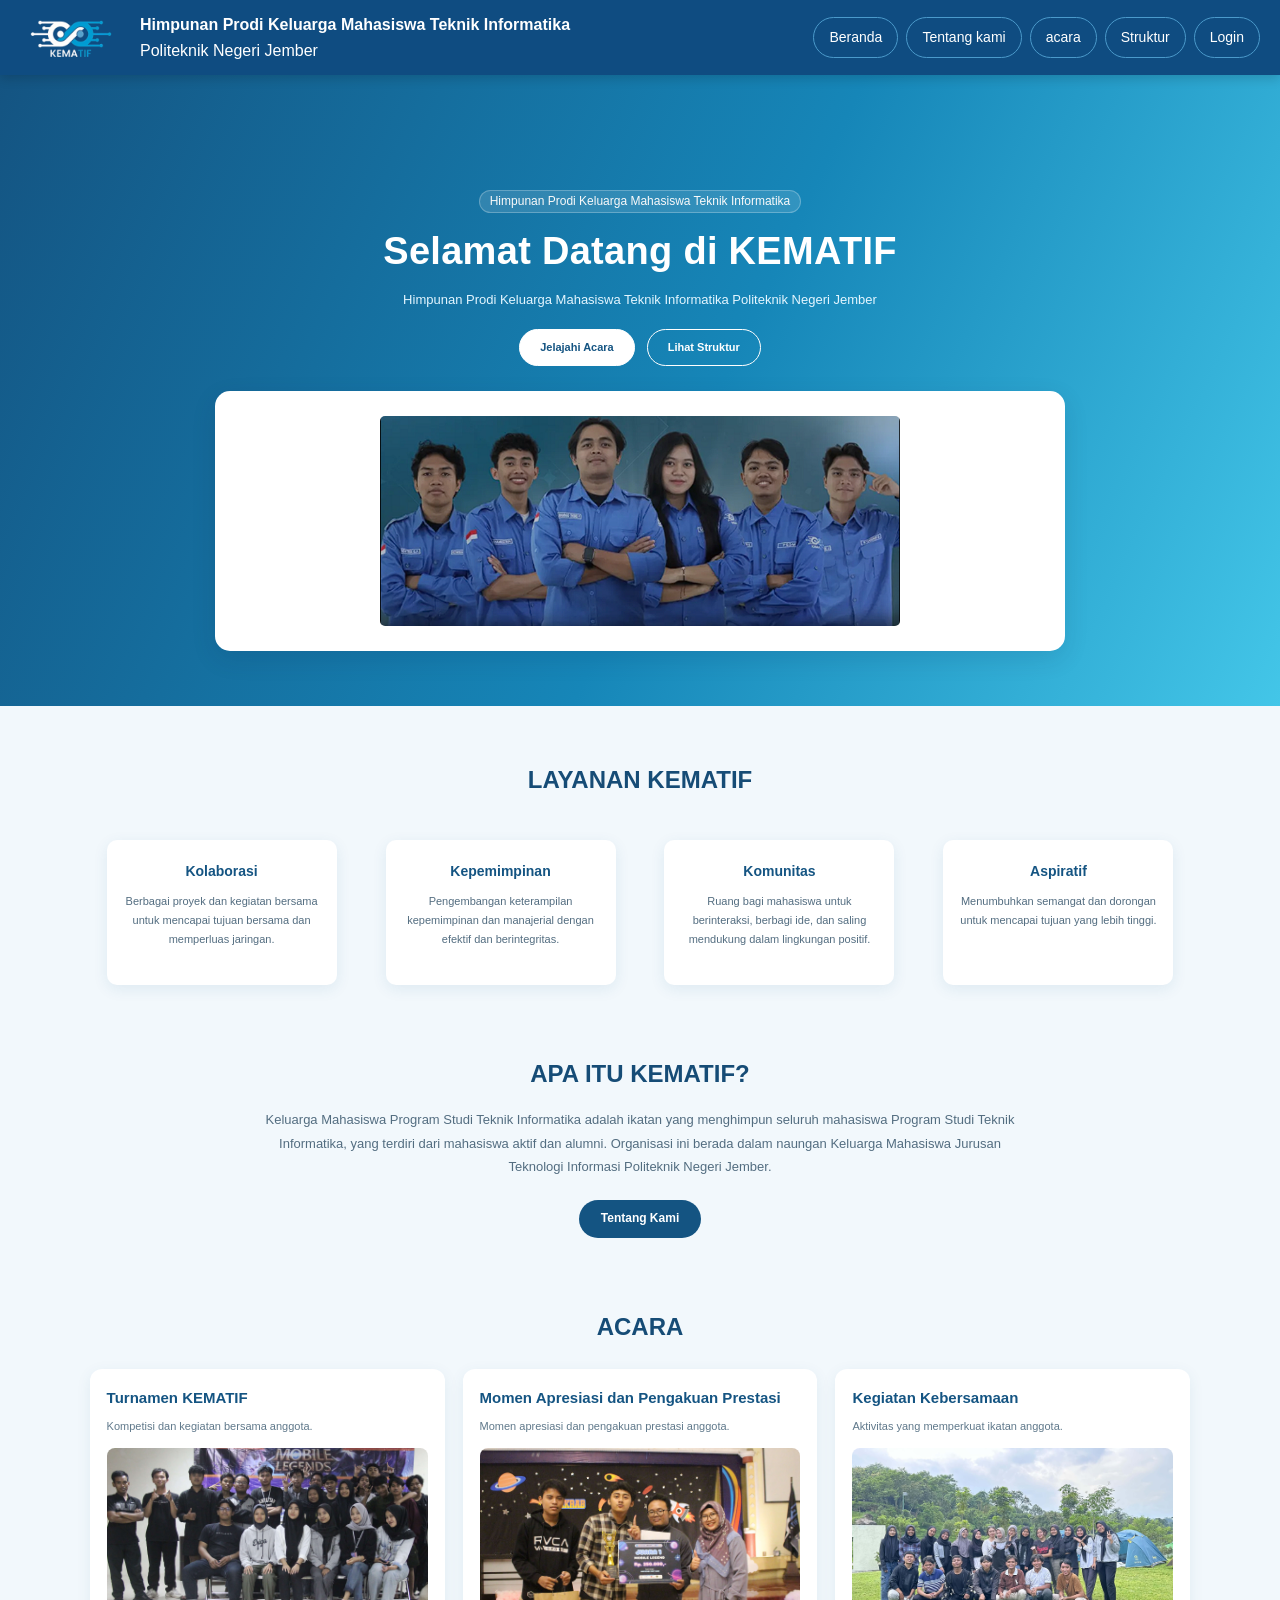
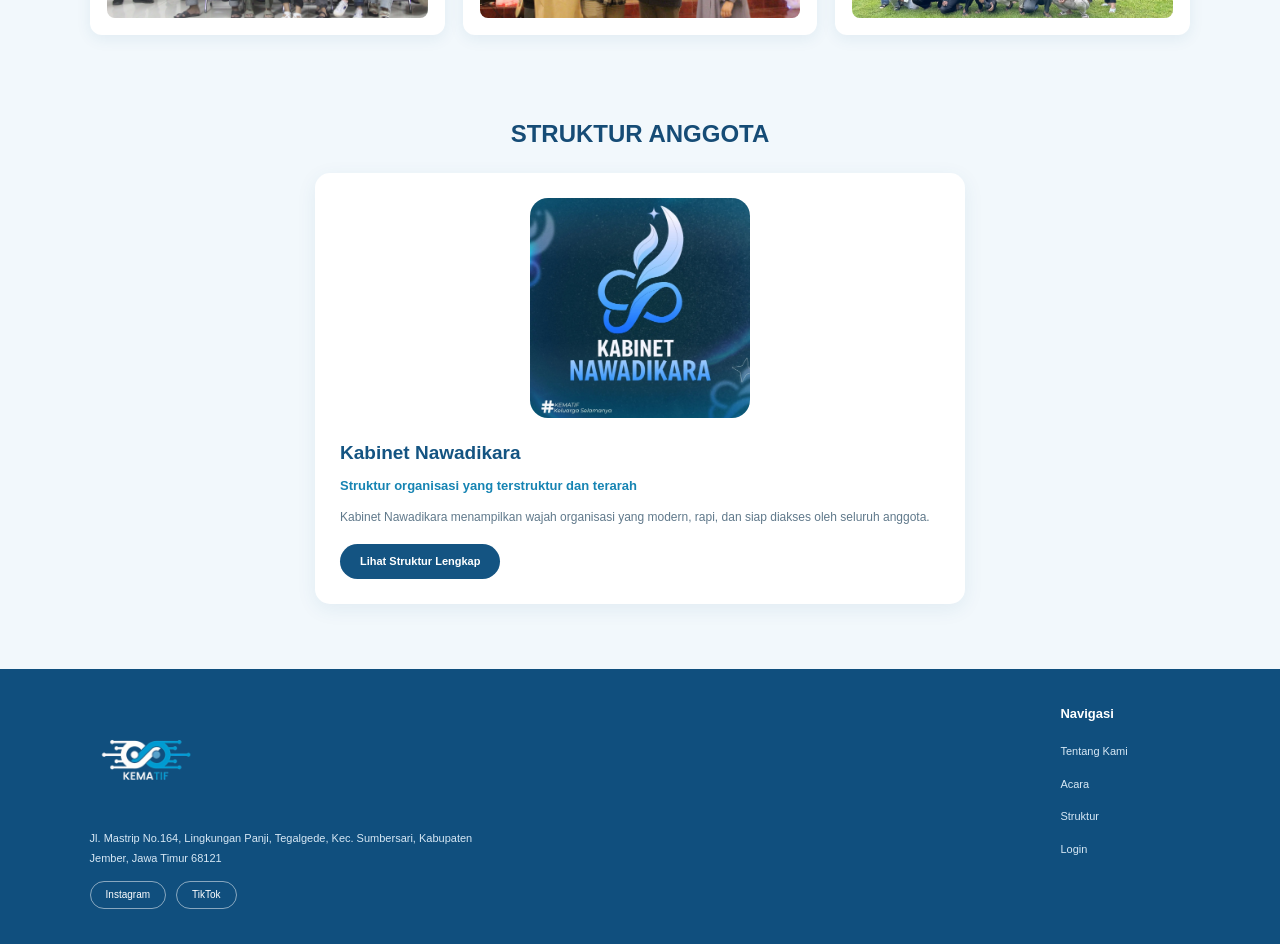
==== index.html @ dd812d5b "Mengganti seluruh isi repository dengan file baru" ====
<!doctype html>
<html lang="id">
  <head>
    <meta charset="UTF-8" />
    <meta name="viewport" content="width=device-width, initial-scale=1.0" />
    <title>Company Profile KEMATIF</title>
    <link rel="stylesheet" href="css/beranda.css" />
  </head>
  <body>
    <header>
      <img src="assets/logo-kematif.png" alt="Logo KEMATIF" />
      <div class="judul">
        <h4>Himpunan Prodi Keluarga Mahasiswa Teknik Informatika</h4>
        <p>Politeknik Negeri Jember</p>
      </div>
      <nav>
        <ul>
          <li><a href="#beranda">Beranda</a></li>
          <li><a href="#tentang-kami">Tentang kami</a></li>
          <li><a href="#acara">acara</a></li>
          <li><a href="#struktur">Struktur</a></li>
          <li><a href="login.html">Login</a></li>
        </ul>
      </nav>
    </header>

    <main>
      <section id="beranda">
        <h2>Himpunan Prodi Keluarga Mahasiswa Teknik Informatika</h2>
        <h1>Selamat Datang di KEMATIF</h1>
        <p>
          Himpunan Prodi Keluarga Mahasiswa Teknik Informatika Politeknik Negeri
          Jember
        </p>

        <div>
          <a href="#acara">Jelajahi Acara</a>
          <a href="struktur.html">Lihat Struktur</a>
        </div>

        <div>
          <img src="assets/beranda/hero.png" alt="Foto Anggota KEMATIF" />
        </div>
      </section>

      <section>
        <h2>LAYANAN KEMATIF</h2>

        <article>
          <h3>Kolaborasi</h3>
          <p>
            Berbagai proyek dan kegiatan bersama untuk mencapai tujuan bersama
            dan memperluas jaringan.
          </p>
        </article>

        <article>
          <h3>Kepemimpinan</h3>
          <p>
            Pengembangan keterampilan kepemimpinan dan manajerial dengan efektif
            dan berintegritas.
          </p>
        </article>

        <article>
          <h3>Komunitas</h3>
          <p>
            Ruang bagi mahasiswa untuk berinteraksi, berbagi ide, dan saling
            mendukung dalam lingkungan positif.
          </p>
        </article>

        <article>
          <h3>Aspiratif</h3>
          <p>
            Menumbuhkan semangat dan dorongan untuk mencapai tujuan yang lebih
            tinggi.
          </p>
        </article>
      </section>

      <section id="tentang-kami">
        <h2>APA ITU KEMATIF?</h2>
        <p>
          Keluarga Mahasiswa Program Studi Teknik Informatika adalah ikatan yang
          menghimpun seluruh mahasiswa Program Studi Teknik Informatika, yang
          terdiri dari mahasiswa aktif dan alumni. Organisasi ini berada dalam
          naungan Keluarga Mahasiswa Jurusan Teknologi Informasi Politeknik
          Negeri Jember.
        </p>

        <a href="#tentang-kami">Tentang Kami</a>
      </section>

      <section id="acara">
        <h2>ACARA</h2>

        <article>
          <h3>Turnamen KEMATIF</h3>
          <p>Kompetisi dan kegiatan bersama anggota.</p>
          <img src="assets/acara/acara-1.png" alt="Turnamen KEMATIF" />
        </article>

        <article>
          <h3>Momen Apresiasi dan Pengakuan Prestasi</h3>
          <p>Momen apresiasi dan pengakuan prestasi anggota.</p>
          <img src="assets/acara/acara-2.png" alt="Apresiasi Anggota" />
        </article>

        <article>
          <h3>Kegiatan Kebersamaan</h3>
          <p>Aktivitas yang memperkuat ikatan anggota.</p>
          <img src="assets/acara/acara-3.png" alt="Kegiatan Kebersamaan" />
        </article>
      </section>

      <section id="struktur">
        <h2>STRUKTUR ANGGOTA</h2>

        <article>
          <img src="assets/divisi/kabinet.jpeg" alt="Kabinet Nawadikara" />
          <h3>Kabinet Nawadikara</h3>
          <h4>Struktur organisasi yang terstruktur dan terarah</h4>
          <p>
            Kabinet Nawadikara menampilkan wajah organisasi yang modern, rapi,
            dan siap diakses oleh seluruh anggota.
          </p>
          <a href="struktur.html">Lihat Struktur Lengkap</a>
        </article>
      </section>
    </main>

    <footer>
      <div>
        <img
          src="assets/logo-kematif.png"
          alt="Logo KEMATIF"
          width="100"
        />

        <p>
          Jl. Mastrip No.164, Lingkungan Panji, Tegalgede, Kec. Sumbersari,
          Kabupaten Jember, Jawa Timur 68121
        </p>

        <div>
          <a href="https://www.instagram.com/kematif_polije/" target="_blank"
            >Instagram</a
          >
          <a href="https://www.tiktok.com/@kematif_polije" target="_blank"
            >TikTok</a
          >
        </div>
      </div>

      <div>
        <h3>Navigasi</h3>
        <ul>
          <li><a href="#tentang-kami">Tentang Kami</a></li>
          <li><a href="#acara">Acara</a></li>
          <li><a href="struktur.html">Struktur</a></li>
          <li><a href="login.html">Login</a></li>
        </ul>
      </div>
    </footer>

    <script>
      const header = document.querySelector("header");
      const tinggiHeader = header.offsetHeight; // Mengukur tinggi asli header secara otomatis

      window.addEventListener("scroll", () => {
        const posisiScroll = window.scrollY;

        if (posisiScroll <= tinggiHeader) {
          // Tahap 1: Saat scroll belum melewati tinggi header,
          // header ikut terdorong ke atas seiring jarak scroll
          header.style.transition = "none";
          header.style.transform = `translateY(-${posisiScroll}px)`;
          header.classList.remove("muncul");
        } else {
          // Tahap 2: Setelah header habis ter-scroll,
          // munculkan kembali ke posisi atas (0) dengan animasi halus
          header.style.transition =
            "transform 0.35s ease, box-shadow 0.35s ease";
          header.style.transform = "translateY(0)";
          header.classList.add("muncul");
        }
      });
    </script>
  </body>
</html>
---- css/beranda.css ----
* {
  margin: 0;
  padding: 0;
  box-sizing: border-box;
}

html {
  scroll-behavior: smooth;
  scroll-padding-top: 80px;
}

body {
  width: 100%;
  min-height: 100vh;
  font-family: Arial, Helvetica, sans-serif;
  background-color: #f2f8fc;
  color: #164c76;
  overflow-x: hidden;
  line-height: 1.6;
}

a {
  text-decoration: none;
  color: inherit;
  transition: all 0.3s ease;
}

img {
  max-width: 100%;
  display: block;
  object-fit: cover;
}

button,
a {
  -webkit-tap-highlight-color: transparent;
}

header {
  position: sticky;
  top: 0;
  z-index: 1000;
  box-shadow: 0 4px 10px rgba(0, 0, 0, 0.15);
  background-color: #0f4c81;
  display: flex;
  align-items: center;
  gap: 20px;
  height: 75px;
  padding: 20px;
}

header img {
  width: 100px;
  height: auto;
}

.judul {
  color: white;
}

.judul h4 {
  margin: 0;
}

.judul p {
  margin-top: 0;
}

nav {
  margin-left: auto;
}
nav ul {
  display: flex;
  align-items: center;
  gap: 8px;
  list-style: none;
  margin: 0;
  padding: 0;
}

nav ul li a {
  display: block;
  text-decoration: none;
  color: white;
  border: 1px solid #4b9acb;
  border-radius: 25px;
  padding: 8px 15px;
  font-size: 14px;
  transition: 0.3s;
}

nav ul li a:hover {
  background-color: white;
  color: #154f80;
}

main {
  width: 100%;
}

main section {
  width: 100%;
  padding: 65px 7%;
  text-align: center;
}

main > section:first-child {
  min-height: 510px;
  padding: 115px 7% 55px;

  display: flex;
  flex-direction: column;
  align-items: center;
  justify-content: center;

  background: linear-gradient(115deg, #145482 0%, #1686b8 55%, #43c6e8 100%);

  color: white;
}

/* Judul kecil */

main > section:first-child h2 {
  font-size: 12px;
  font-weight: 500;
  margin-bottom: 8px;
  color: #fafafa;
  background-color: rgba(255, 255, 255, 0.12);
  border: 1px solid rgba(255, 255, 255, 0.25);
  border-radius: 25px;
  padding: 1px 10px;
}

/* Judul utama */

main > section:first-child h1 {
  font-size: clamp(25px, 3vw, 38px);
  font-weight: 700;
  margin-bottom: 8px;
  letter-spacing: 0.3px;
}

/* Deskripsi hero */

main > section:first-child p {
  font-size: 13px;
  color: #e4f6ff;
  margin-bottom: 18px;
}

/* Tombol hero */

main > section:first-child > div:first-of-type {
  display: flex;
  align-items: center;
  justify-content: center;
  gap: 12px;
  margin-bottom: 25px;
}

main > section:first-child > div:first-of-type a {
  padding: 9px 20px;
  border-radius: 25px;
  background-color: white;
  color: #145482;
  font-size: 11px;
  font-weight: bold;
  border: 1px solid white;
}

main > section:first-child > div:first-of-type a:hover {
  background-color: #d9f3ff;
  transform: translateY(-3px);
  padding: 8px 28px;
}

main > section:first-child > div:first-of-type a:last-child {
  background-color: transparent;
  color: white;
}

main > section:first-child > div:first-of-type a:last-child:hover {
  background-color: white;
  color: #145482;
}

/* Kartu foto anggota */

main > section:first-child > div:last-of-type {
  width: 100%;
  max-width: 850px;
  min-height: 220px;

  padding: 25px;

  background-color: white;
  border-radius: 15px;

  display: flex;
  justify-content: center;
  align-items: center;

  box-shadow: 0 8px 25px rgba(0, 35, 70, 0.12);
}

main > section:first-child > div:last-of-type img {
  width: 65%;
  max-height: 210px;
  object-fit: cover;
  border-radius: 5px;
}

/* =========================================
   LAYANAN KEMATIF
========================================= */

main > section:nth-child(2) {
  padding-top: 55px;
  padding-bottom: 45px;
  background-color: #f2f8fc;
}

main > section:nth-child(2) h2 {
  margin-bottom: 25px;
}

main > section:nth-child(2) {
  display: grid;
  grid-template-columns: repeat(4, minmax(0, 1fr));
  justify-items: center;
  gap: 15px;
}

main > section:nth-child(2) h2 {
  grid-column: 1 / -1;
  width: 100%;
}

main > section:nth-child(2) article {
  width: 100%;
  max-width: 230px;
  min-height: 145px;
  padding: 20px 15px;

  background-color: white;
  border-radius: 10px;

  box-shadow: 0 4px 15px rgba(20, 84, 130, 0.09);

  transition: all 0.3s ease;
}

main > section:nth-child(2) article:hover {
  transform: translateY(-6px);
  box-shadow: 0 10px 22px rgba(20, 84, 130, 0.15);
}

main > section:nth-child(2) article h3 {
  font-size: 14px;
  color: #145482;
  margin-bottom: 10px;
}

main > section:nth-child(2) article p {
  font-size: 11px;
  line-height: 1.7;
  color: #536d80;
}

/* =========================================
   APA ITU KEMATIF
========================================= */

main > section:nth-child(3) {
  padding-top: 25px;
  padding-bottom: 45px;
  background-color: #f2f8fc;
}

main > section:nth-child(3) h2 {
  margin-bottom: 15px;
}

main > section:nth-child(3) p {
  max-width: 750px;
  margin: 0 auto 22px;

  font-size: 13px;
  line-height: 1.8;
  color: #536d80;
}

main > section:nth-child(3) > a {
  display: inline-block;
  padding: 9px 22px;

  background-color: #145482;
  color: white;

  border-radius: 25px;
  font-size: 12px;
  font-weight: bold;
}

main > section:nth-child(3) > a:hover {
  background-color: #2087b9;
  transform: translateY(-3px);
  padding: 5px 10px;
  transform: translateY(3px);
}

/* =========================================
   ACARA KEMATIF
========================================= */

main > section:nth-child(4) {
  padding-top: 25px;
  padding-bottom: 55px;
  background-color: #f2f8fc;

  display: grid;
  grid-template-columns: repeat(3, minmax(0, 1fr));
  gap: 18px;
}

main > section:nth-child(4) h2 {
  grid-column: 1 / -1;
  margin-bottom: 5px;
}

main > section:nth-child(4) article {
  width: 100%;
  min-width: 0;
  padding: 17px;

  background-color: white;
  border-radius: 12px;

  text-align: left;

  box-shadow: 0 4px 15px rgba(20, 84, 130, 0.08);
  transition: all 0.3s ease;
}

main > section:nth-child(4) article:hover {
  transform: translateY(-5px);
  box-shadow: 0 10px 22px rgba(20, 84, 130, 0.15);
}

main > section:nth-child(4) article h3 {
  color: #145482;
  font-size: 15px;
  margin-bottom: 8px;
}

main > section:nth-child(4) article p {
  color: #60798b;
  font-size: 11px;
  margin-bottom: 12px;
}

main > section:nth-child(4) article img {
  width: 100%;
  height: 170px;
  object-fit: cover;
  border-radius: 8px;
}

/* =========================================
   STRUKTUR ANGGOTA
========================================= */

main > section:nth-child(5) {
  padding-top: 25px;
  padding-bottom: 65px;
  background-color: #f2f8fc;
}

main > section:nth-child(5) h2 {
  margin-bottom: 20px;
}

main > section:nth-child(5) article {
  width: 100%;
  max-width: 650px;
  margin: 0 auto;

  padding: 25px;

  background-color: white;
  border-radius: 15px;

  text-align: left;

  box-shadow: 0 5px 20px rgba(20, 84, 130, 0.08);
  transition: all 0.3s ease;
}

main > section:nth-child(5) article:hover {
  box-shadow: 0 10px 25px rgba(20, 84, 130, 0.14);
}

main > section:nth-child(5) article img {
  width: 220px;
  height: 220px;
  margin: 0 auto 20px;

  object-fit: cover;
  border-radius: 18px;
}

main > section:nth-child(5) article h3 {
  font-size: 19px;
  color: #145482;
  margin-bottom: 8px;
}

main > section:nth-child(5) article h4 {
  font-size: 13px;
  color: #1684b3;
  margin-bottom: 10px;
}

main > section:nth-child(5) article p {
  color: #60798b;
  font-size: 12px;
  line-height: 1.8;
  margin-bottom: 15px;
}

main > section:nth-child(5) article a {
  display: inline-block;
  padding: 9px 20px;

  background-color: #145482;
  color: white;

  font-size: 11px;
  font-weight: bold;

  border-radius: 25px;
}

main > section:nth-child(5) article a:hover {
  background-color: #2087b9;
  padding: 12px 25px;
  transform: translate(-5px);
}

/* =========================================
   FOOTER
========================================= */

footer {
  width: 100%;
  min-height: 200px;

  padding: 35px 7%;

  background-color: #104f7e;
  color: white;

  display: flex;
  justify-content: space-between;
  align-items: flex-start;
  gap: 40px;
}

footer > div:first-child {
  width: 65%;
}

footer > div:first-child img {
  width: 110px;
  height: auto;
  object-fit: contain;
  margin-bottom: 15px;
}

footer > div:first-child p {
  max-width: 420px;
  font-size: 11px;
  line-height: 1.8;
  color: #d7e8f5;
  margin-bottom: 12px;
}

footer > div:first-child > div {
  display: flex;
  gap: 10px;
}

footer > div:first-child > div a {
  padding: 5px 15px;
  border: 1px solid rgba(255, 255, 255, 0.5);
  border-radius: 20px;
  font-size: 10px;
}

footer > div:first-child > div a:hover {
  background-color: white;
  color: #104f7e;
  padding: 5px 25px;
  transform: translate(-5px);
}

footer > div:last-child {
  min-width: 130px;
}

footer > div:last-child h3 {
  font-size: 13px;
  margin-bottom: 12px;
}

footer ul {
  list-style: none;
}

footer ul li {
  margin-bottom: 7px;
}

footer ul li a {
  color: #d7e8f5;
  font-size: 11px;
}

footer ul li a:hover {
  color: white;
  padding-left: 5px;
}

/* =========================================
   RESPONSIVE TABLET
========================================= */

@media screen and (max-width: 900px) {
  header {
    padding: 10px 3%;
  }

  header > div img {
    width: 65px;
  }

  header nav {
    gap: 3px;
  }

  header nav a {
    padding: 7px 9px;
    font-size: 10px;
  }

  main > section:nth-child(2) {
    grid-template-columns: repeat(2, minmax(0, 1fr));
  }

  main > section:nth-child(4) {
    grid-template-columns: repeat(2, minmax(0, 1fr));
  }

  main > section:nth-child(4) article:last-child {
    grid-column: 1 / -1;
    max-width: 450px;
    justify-self: center;
  }
}

/* =========================================
   RESPONSIVE SMARTPHONE
========================================= */

@media screen and (max-width: 600px) {
  header {
    position: absolute;
    flex-direction: column;
    gap: 10px;
    padding: 12px 15px;
  }

  header > div {
    width: 100%;
    justify-content: center;
  }

  header > div img {
    width: 55px;
  }

  header > div h5 {
    font-size: 10px;
  }

  header > div p {
    font-size: 9px;
  }

  header nav {
    width: 100%;
    justify-content: center;
    flex-wrap: wrap;
    gap: 4px;
  }

  header nav a {
    font-size: 10px;
    padding: 7px 10px;
  }

  main > section:first-child {
    min-height: 0;
    padding: 180px 18px 40px;
  }

  main > section:first-child h1 {
    font-size: 25px;
  }

  main > section:first-child h2 {
    font-size: 10px;
  }

  main > section:first-child p {
    font-size: 11px;
  }

  main > section:first-child > div:first-of-type {
    flex-wrap: wrap;
    margin-bottom: 22px;
  }

  main > section:first-child > div:last-of-type {
    min-height: 150px;
    padding: 15px;
    border-radius: 12px;
  }

  main > section:first-child > div:last-of-type img {
    width: 100%;
    max-height: 180px;
  }

  main section h2 {
    font-size: 17px;
  }

  main > section:nth-child(2) {
    padding: 40px 18px;
    grid-template-columns: repeat(2, minmax(0, 1fr));
    gap: 12px;
  }

  main > section:nth-child(2) article {
    padding: 15px 10px;
    min-height: 135px;
  }

  main > section:nth-child(2) article h3 {
    font-size: 12px;
  }

  main > section:nth-child(2) article p {
    font-size: 10px;
  }

  main > section:nth-child(3) {
    padding: 30px 22px;
  }

  main > section:nth-child(3) p {
    font-size: 11px;
  }

  main > section:nth-child(4) {
    padding: 35px 18px;
    grid-template-columns: 1fr;
    gap: 15px;
  }

  main > section:nth-child(4) article:last-child {
    grid-column: auto;
    max-width: none;
  }

  main > section:nth-child(4) article img {
    height: 200px;
  }

  main > section:nth-child(5) {
    padding: 35px 18px 45px;
  }

  main > section:nth-child(5) article {
    padding: 18px;
  }

  main > section:nth-child(5) article img {
    width: 190px;
    height: 190px;
  }

  main > section:nth-child(5) article h3 {
    font-size: 16px;
  }

  footer {
    padding: 30px 22px;
    flex-direction: column;
    gap: 25px;
  }

  footer > div:first-child {
    width: 100%;
  }

  footer > div:last-child {
    width: 100%;
  }
}

/* =========================================
   SMARTPHONE KECIL
========================================= */

@media screen and (max-width: 380px) {
  header nav a {
    font-size: 9px;
    padding: 6px 8px;
  }

  main > section:first-child h1 {
    font-size: 22px;
  }

  main > section:nth-child(2) {
    grid-template-columns: 1fr;
  }

  main > section:nth-child(2) article {
    max-width: 280px;
  }
}

/* =========================================
   Untuk mengatur semua animasi dan transisi
========================================= */

@media (prefers-reduced-motion: reduce) {
  html {
    scroll-behavior: auto;
  }

  *,
  *::before,
  *::after {
    transition-duration: 0.01ms !important;
    animation-duration: 0.01ms !important;
  }
}
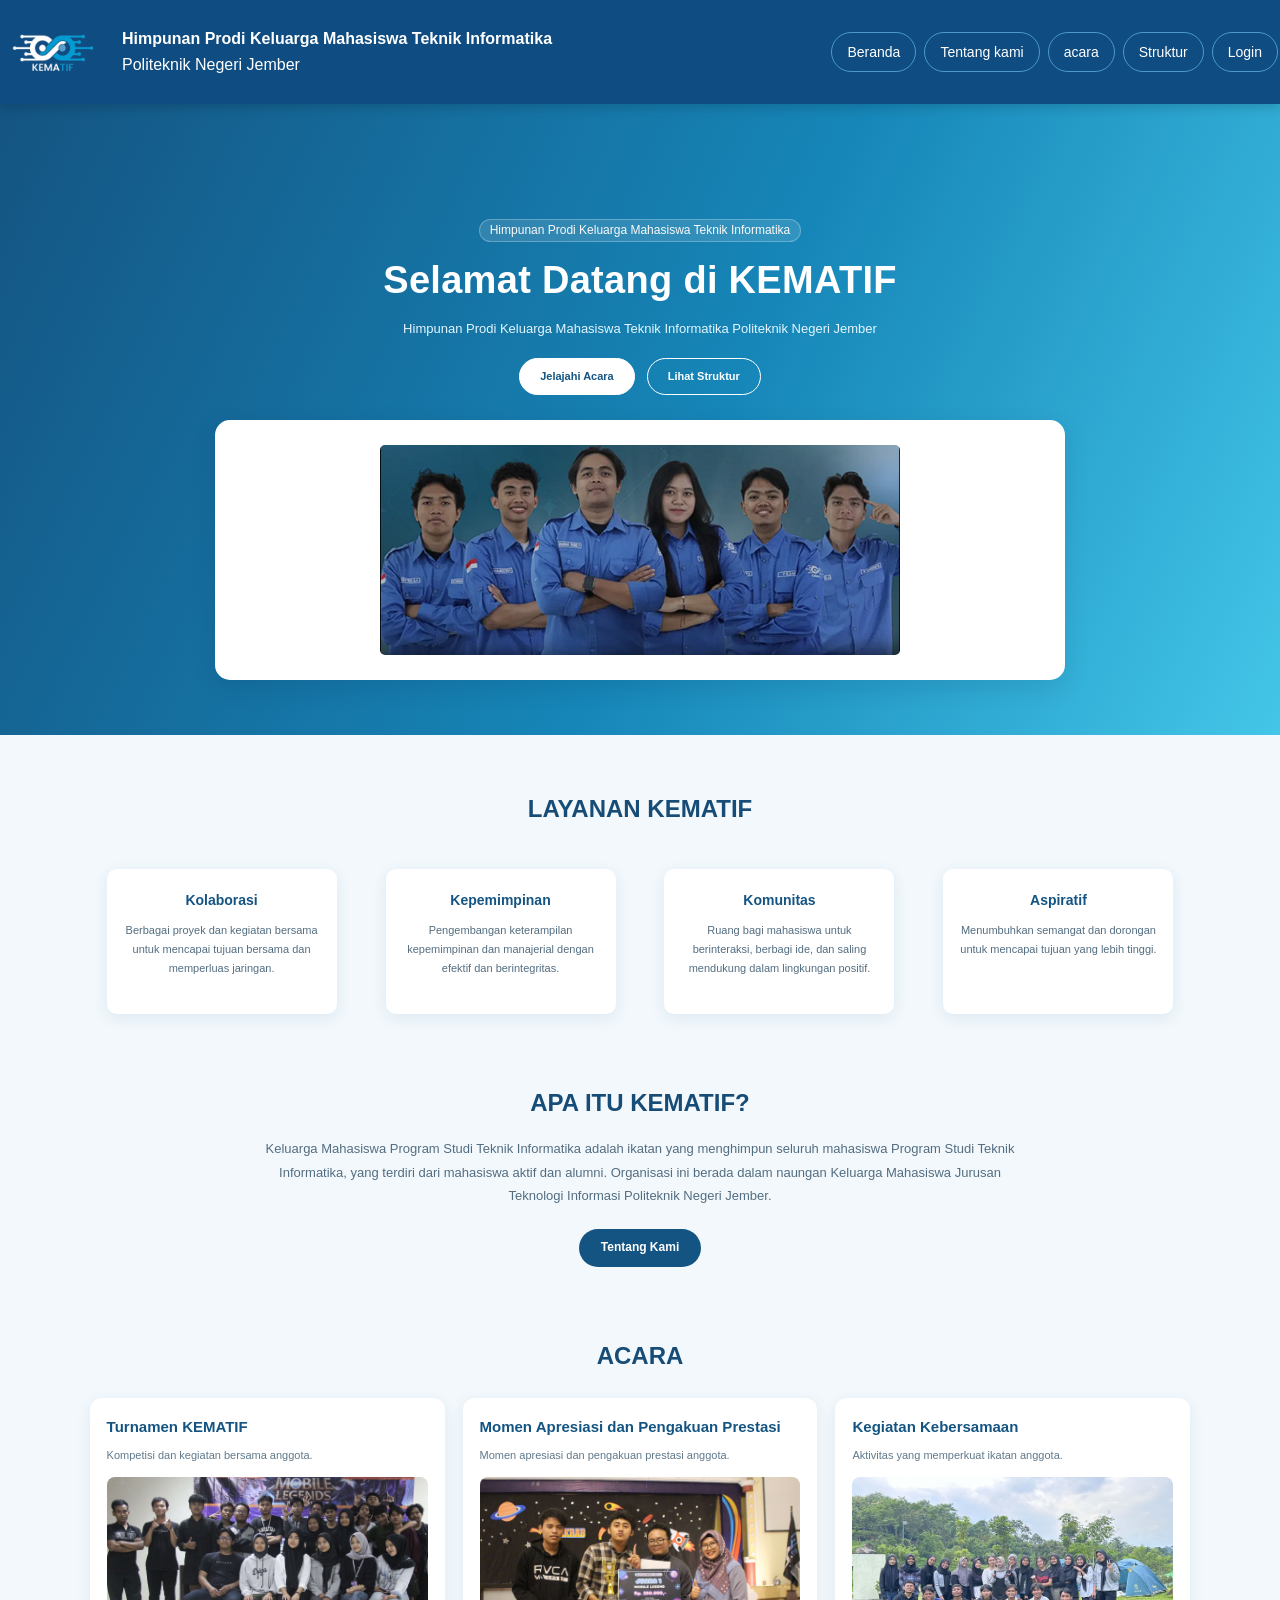
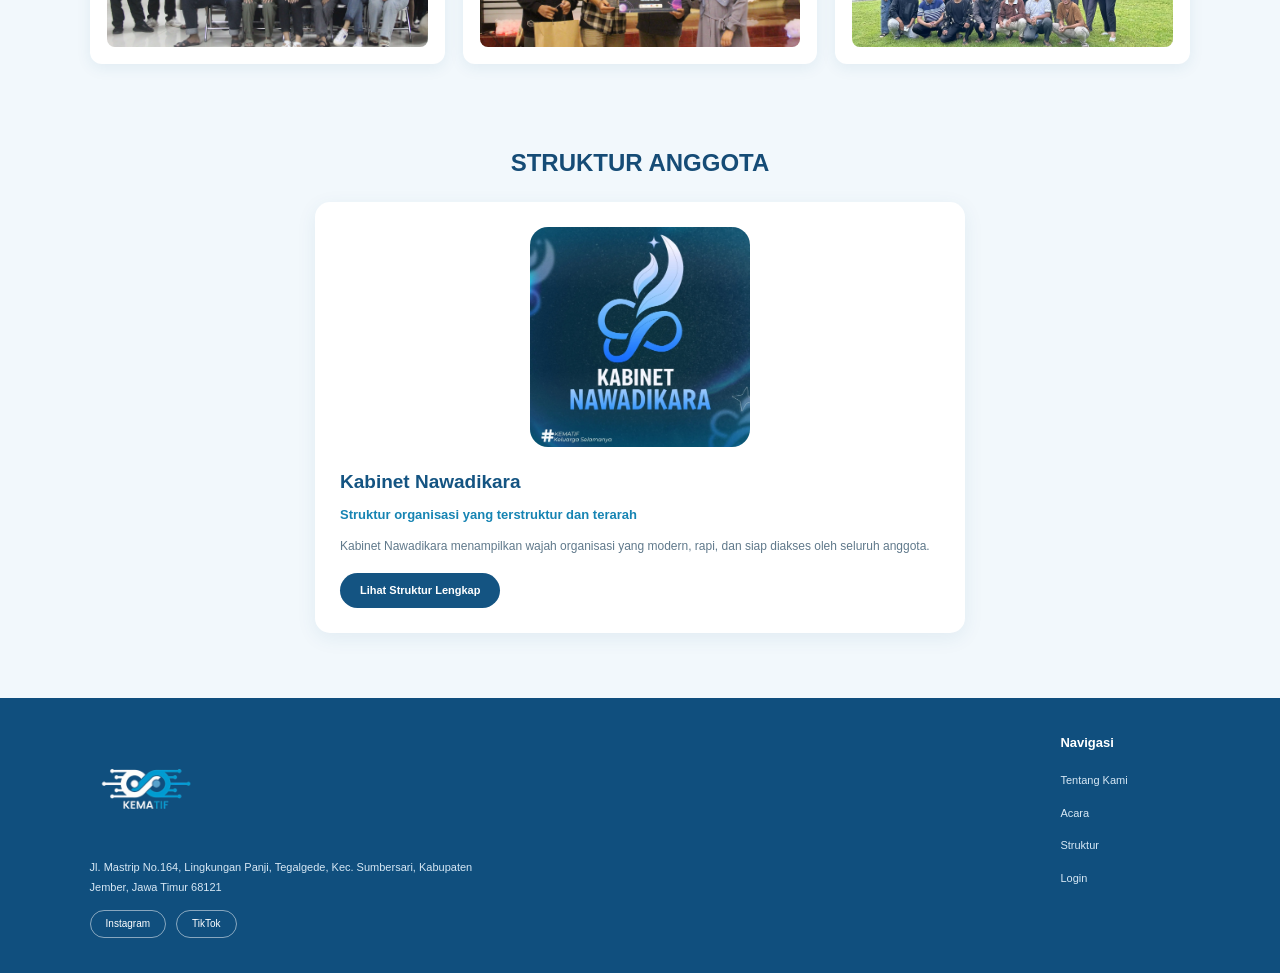
==== commit 4970e989: "memperbaiki struktur folder dan update navbar responsif" ====
--- a/index.html
+++ b/index.html
@@ -13,7 +13,10 @@
         <h4>Himpunan Prodi Keluarga Mahasiswa Teknik Informatika</h4>
         <p>Politeknik Negeri Jember</p>
       </div>
-      <nav>
+
+       <button class="menu-toggle" id="menuToggle" aria-label="Buka menu">☰</button>
+
+      <nav id="navMenu">
         <ul>
           <li><a href="#beranda">Beranda</a></li>
           <li><a href="#tentang-kami">Tentang kami</a></li>
@@ -164,9 +167,13 @@
       </div>
     </footer>
 
-    <script>
+    <script src="js/index.js">
       const header = document.querySelector("header");
-      const tinggiHeader = header.offsetHeight; // Mengukur tinggi asli header secara otomatis
+      let tinggiHeader = header.offsetHeight; // Mengukur tinggi asli header secara otomatis
+
+      window.addEventListener("resize", () => {
+        tinggiHeader = header.offsetHeight;
+      });
 
       window.addEventListener("scroll", () => {
         const posisiScroll = window.scrollY;
@@ -186,6 +193,28 @@
           header.classList.add("muncul");
         }
       });
+
+      const menuToggle = document.getElementById("menuToggle");
+      const navMenu = document.getElementById("navMenu");
+
+      function setMenu(buka){
+        navMenu.classList.toggle("active", buka);
+        menuToggle.textContent = buka ? "X" : "☰";
+        menuToggle.setAttribute("aria-expanded", buka);
+        tinggiHeader = header.offsetHeight;
+      }
+
+      menuToggle.addEventListener("click", () => {
+        setMenu(!navMenu.classList.contains("active"));
+      });
+
+      navMenu.querySelectorAll("a").forEach((link) => {
+        link.addEventListener("click", () => setMenu(false));
+      });
+
+      document.addEventListener("click", (e) => {
+        if(!header.contains(e.target)) setMenu(false);
+      });
     </script>
   </body>
 </html>
--- a/css/beranda.css
+++ b/css/beranda.css
@@ -45,10 +45,21 @@
   display: flex;
   align-items: center;
   gap: 20px;
-  height: 75px;
-  padding: 20px;
-}
-
+  min-height: 75px;
+  padding: 2px;
+}
+
+.menu-toggle{
+  display: none;
+  margin-left: auto;
+  background: none;
+  border: 1px solid #4b9acb;
+  border-radius: 8px;
+  color: white;
+  font-size: 24px;
+  padding: 4px 12px;
+  cursor: pointer;
+}
 header img {
   width: 100px;
   height: auto;
@@ -536,23 +547,15 @@
 ========================================= */
 
 @media screen and (max-width: 900px) {
-  header {
+  header{
     padding: 10px 3%;
   }
 
-  header > div img {
-    width: 65px;
-  }
-
-  header nav {
-    gap: 3px;
-  }
-
-  header nav a {
-    padding: 7px 9px;
-    font-size: 10px;
-  }
-
+  nav ul li a{
+    padding: 7px 10px;
+    font-size: 12px;
+  }
+  
   main > section:nth-child(2) {
     grid-template-columns: repeat(2, minmax(0, 1fr));
   }
@@ -568,50 +571,141 @@
   }
 }
 
+@media screen and (max-width: 768px){
+  header{
+    gap: 10px;
+    padding: 10px 4%;
+  }
+
+  header img{
+    width: 55px;
+    flex-shrink: 0;
+  }
+
+  .judul{
+    flex: 1;
+    min-width: 0;
+  }
+
+  .judul h4{
+    font-size: 13px;
+    line-height: 1.3;
+  }
+
+  .judul p{
+    font-size: 11px;
+  }
+
+  .menu-toggle{
+    display: block;
+    flex-shrink: 0;
+    margin-left: auto;
+    transition: background-color 0.3s, trasnform 0.3s;
+  }
+
+  .menu-toggle:active{
+    transform: scale(0.92);
+  }
+  nav{
+    position: absolute;
+    top: calc(100% + 8px);
+    right: 4%;
+    width: 260px;
+    margin-left: 0;
+    padding: 10px;
+
+    background-color:rgba(15, 76, 129, 0.97);
+    border: 1px solid rgba(255, 255, 255, 0.18);
+    border-radius: 16px;
+    box-shadow: 0 14px 30px rgba(0, 0, 0, 0.25);
+    backdrop-filter: blur(8px);
+
+    opacity: 0;
+    visibility: hidden;
+    pointer-events: none;
+    transform: translateY(-12px) scale(0.97);
+    transform-origin: top right;
+    transition: 
+      opacity 0.3s ease,
+      trasform 0.3s ease,
+      visibility 0.3s;
+  }
+
+  nav.active{
+    opacity: 1;
+    visibility: visible;
+    pointer-events: auto;
+    transform: translateY(0) scale(1);
+  }
+
+  nav ul{
+    flex-direction: column;
+    align-items: stretch;
+    gap: 6px;
+  }
+
+  nav ul li{
+   opacity: 0;
+   transform: translateY(-8px);
+   transition: opacity 0.3s ease, transform 0.3s ease;
+  }
+
+  nav.active ul li{
+    opacity: 1;
+    transform: translateY(0);
+  }
+
+  nav.active ul li:nth-child(1) { transition-delay: 0.05s; }
+  nav.active ul li:nth-child(2) { transition-delay: 0.10s; }
+  nav.active ul li:nth-child(3) { transition-delay: 0.15s; }
+  nav.active ul li:nth-child(4) { transition-delay: 0.20s; }
+  nav.active ul li:nth-child(5) { transition-delay: 0.25s; }
+
+  nav ul li a{
+    text-align: left;
+    padding: 10px 16px;
+    border: none;
+    border-radius: 10px;
+    background-color: rgba(255, 255, 255, 0.08);
+  }
+  nav ul li a:hover{
+    background-color: white;
+    color: #154f80;
+    padding-left: 22px;
+  }
+}
+
+@media screen and (max-width: 480px){
+  header img{
+    width: 48px;
+  }
+
+  .judul h4{
+    font-size: 12px;
+  }
+
+  .judul p{
+    font-size: 10px;
+  }
+
+  nav{
+    left: 4%;
+    right: 4%;
+    width: auto;
+  }
+}
 /* =========================================
    RESPONSIVE SMARTPHONE
 ========================================= */
 
 @media screen and (max-width: 600px) {
-  header {
-    position: absolute;
-    flex-direction: column;
-    gap: 10px;
-    padding: 12px 15px;
-  }
-
-  header > div {
-    width: 100%;
-    justify-content: center;
-  }
-
-  header > div img {
-    width: 55px;
-  }
-
-  header > div h5 {
-    font-size: 10px;
-  }
-
-  header > div p {
-    font-size: 9px;
-  }
-
-  header nav {
-    width: 100%;
-    justify-content: center;
-    flex-wrap: wrap;
-    gap: 4px;
-  }
-
-  header nav a {
-    font-size: 10px;
-    padding: 7px 10px;
-  }
+  
+
+ 
 
   main > section:first-child {
     min-height: 0;
-    padding: 180px 18px 40px;
+    padding: 40px 18px 40px;
   }
 
   main > section:first-child h1 {
@@ -725,10 +819,7 @@
 ========================================= */
 
 @media screen and (max-width: 380px) {
-  header nav a {
-    font-size: 9px;
-    padding: 6px 8px;
-  }
+ 
 
   main > section:first-child h1 {
     font-size: 22px;
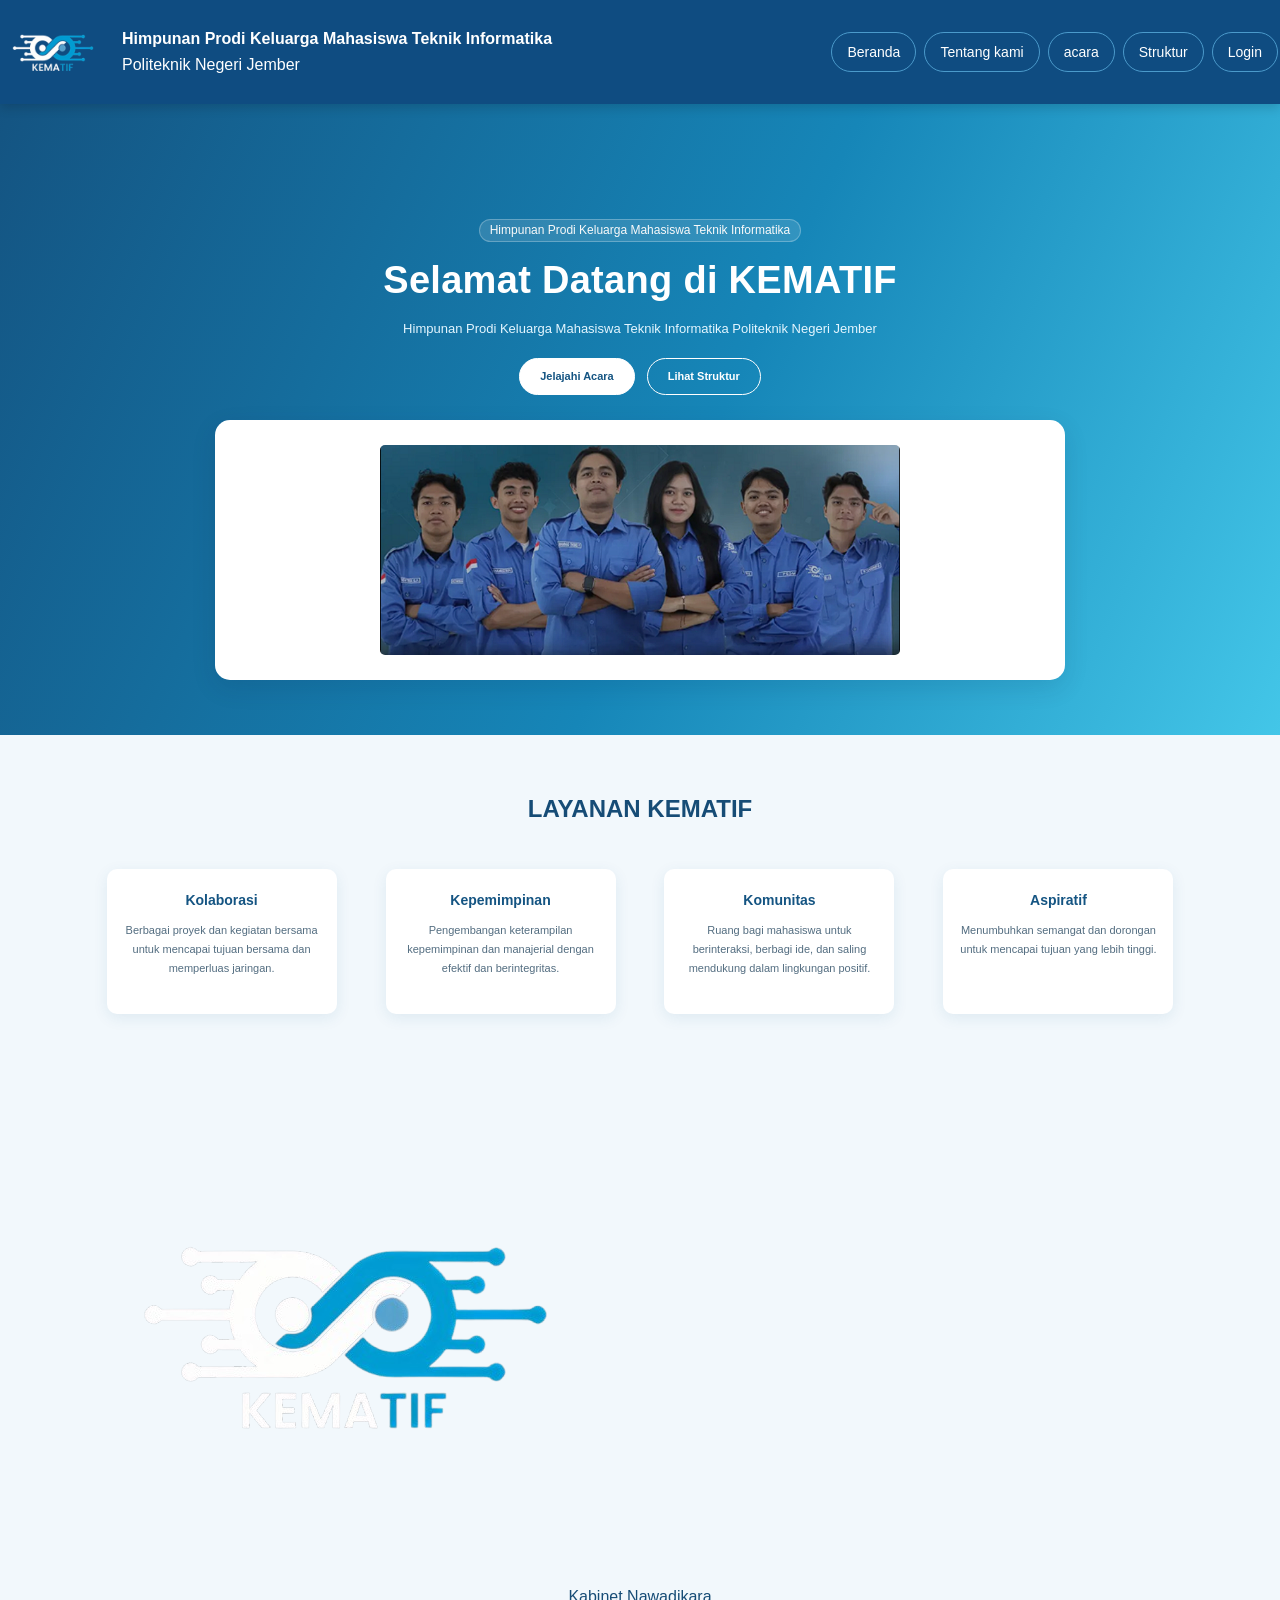
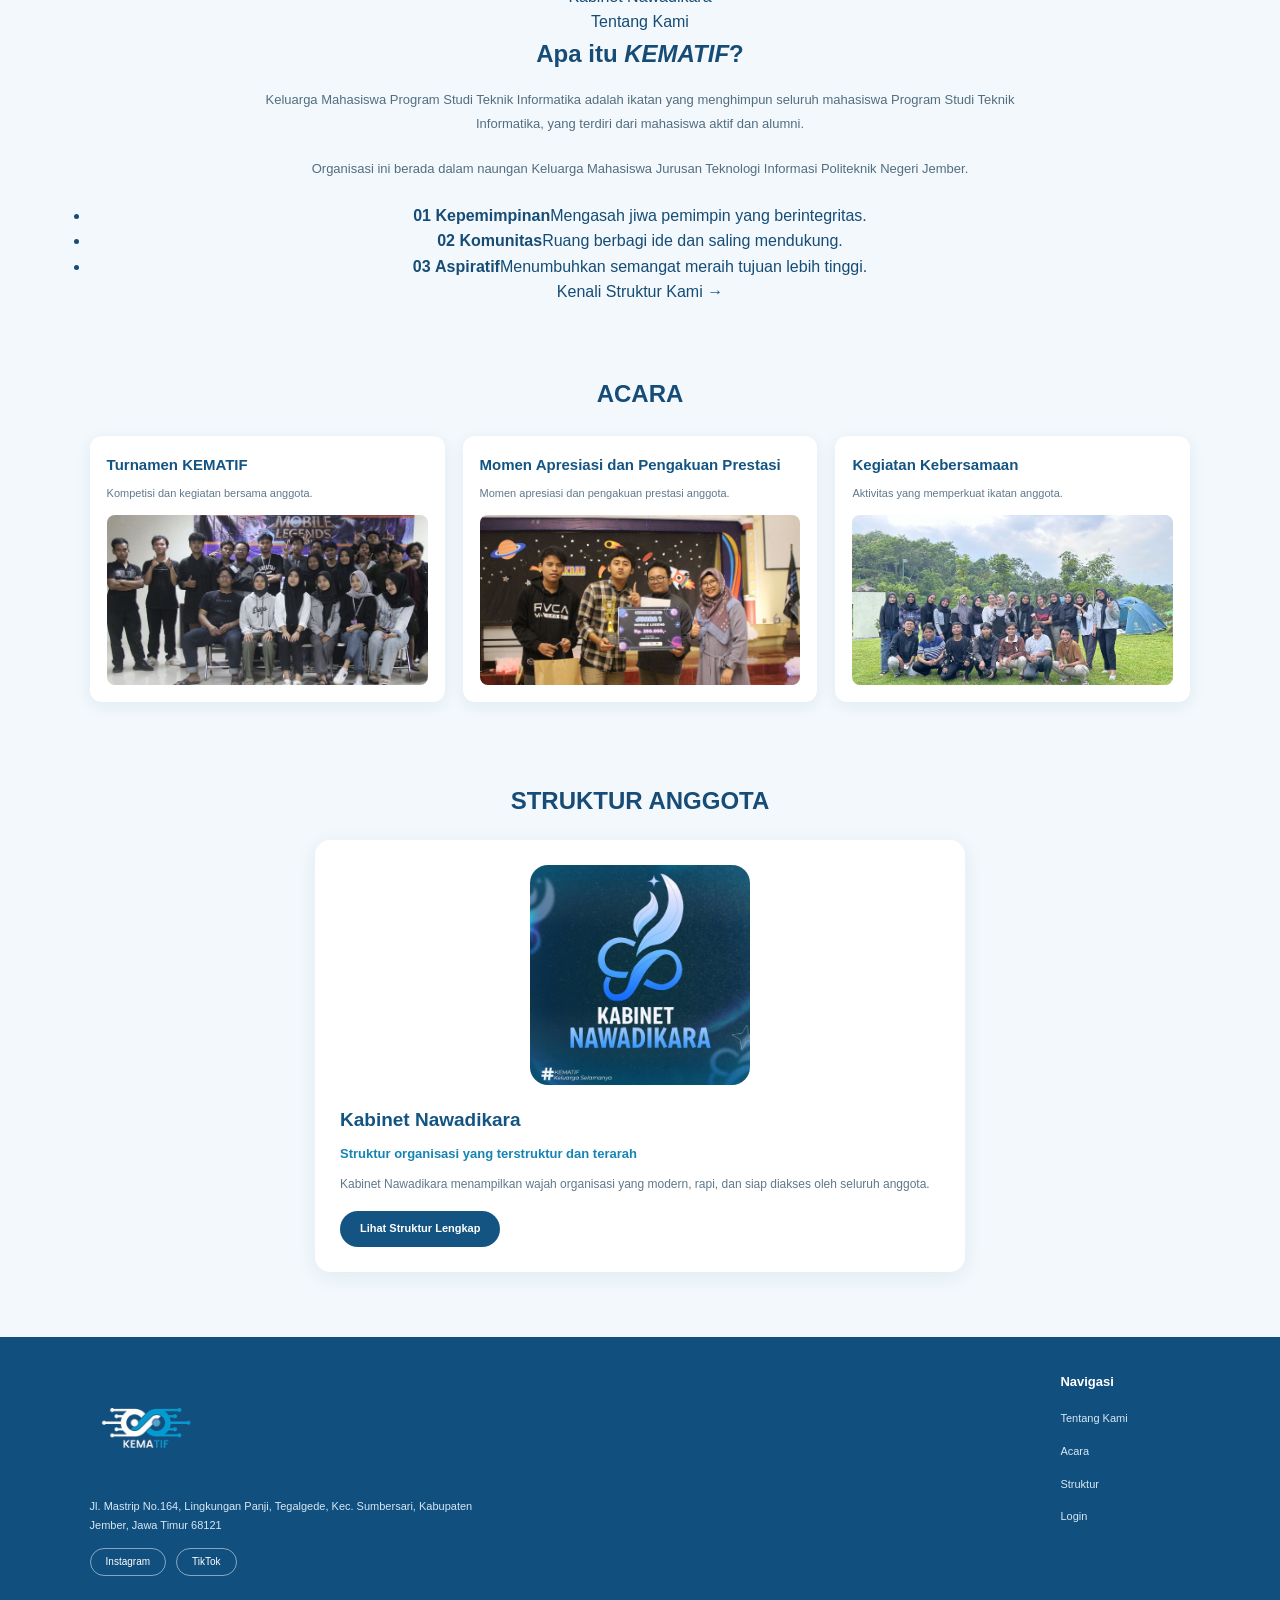
==== commit 19c8bf7c: "perbarui tentang kami" ====
--- a/index.html
+++ b/index.html
@@ -83,17 +83,49 @@
       </section>
 
       <section id="tentang-kami">
-        <h2>APA ITU KEMATIF?</h2>
-        <p>
-          Keluarga Mahasiswa Program Studi Teknik Informatika adalah ikatan yang
-          menghimpun seluruh mahasiswa Program Studi Teknik Informatika, yang
-          terdiri dari mahasiswa aktif dan alumni. Organisasi ini berada dalam
-          naungan Keluarga Mahasiswa Jurusan Teknologi Informasi Politeknik
-          Negeri Jember.
-        </p>
-
-        <a href="#tentang-kami">Tentang Kami</a>
-      </section>
+  <div class="tk-card">
+    <div class="tk-glow tk-glow-1"></div>
+    <div class="tk-glow tk-glow-2"></div>
+
+    <div class="tk-logo">
+      <div class="tk-ring">
+        <img src="assets/logo-kematif.png" alt="Logo KEMATIF" />
+      </div>
+      <span class="tk-badge">Kabinet Nawadikara</span>
+    </div>
+
+    <div class="tk-isi">
+      <span class="tk-eyebrow">Tentang Kami</span>
+      <h2>Apa itu <em>KEMATIF</em>?</h2>
+      <p class="tk-lead">
+        Keluarga Mahasiswa Program Studi Teknik Informatika adalah ikatan
+        yang menghimpun seluruh mahasiswa Program Studi Teknik
+        Informatika, yang terdiri dari mahasiswa aktif dan alumni.
+      </p>
+      <p>
+        Organisasi ini berada dalam naungan Keluarga Mahasiswa Jurusan
+        Teknologi Informasi Politeknik Negeri Jember.
+      </p>
+
+      <ul class="tk-poin">
+        <li>
+          <b>01</b>
+          <span><strong>Kepemimpinan</strong>Mengasah jiwa pemimpin yang berintegritas.</span>
+        </li>
+        <li>
+          <b>02</b>
+          <span><strong>Komunitas</strong>Ruang berbagi ide dan saling mendukung.</span>
+        </li>
+        <li>
+          <b>03</b>
+          <span><strong>Aspiratif</strong>Menumbuhkan semangat meraih tujuan lebih tinggi.</span>
+        </li>
+      </ul>
+
+      <a class="tk-tombol" href="struktur.html">Kenali Struktur Kami <span>→</span></a>
+    </div>
+  </div>
+</section>
 
       <section id="acara">
         <h2>ACARA</h2>
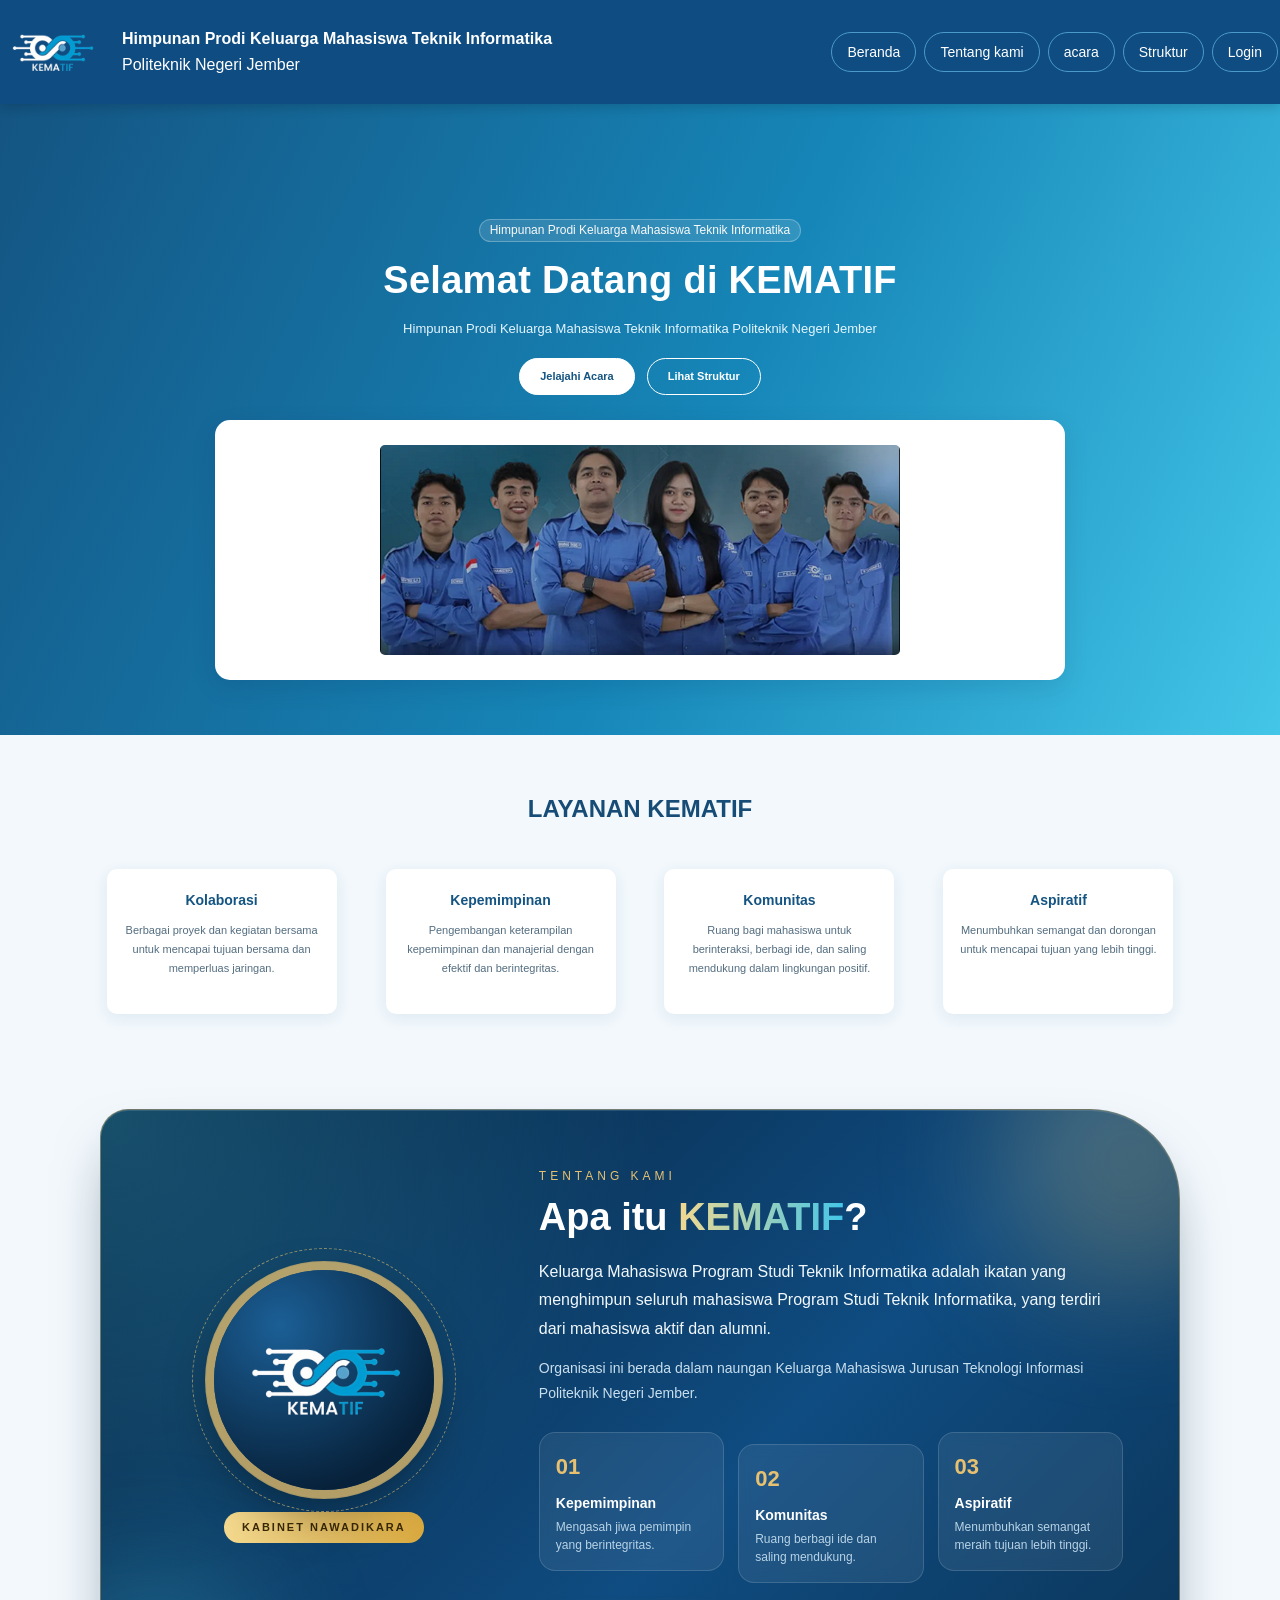
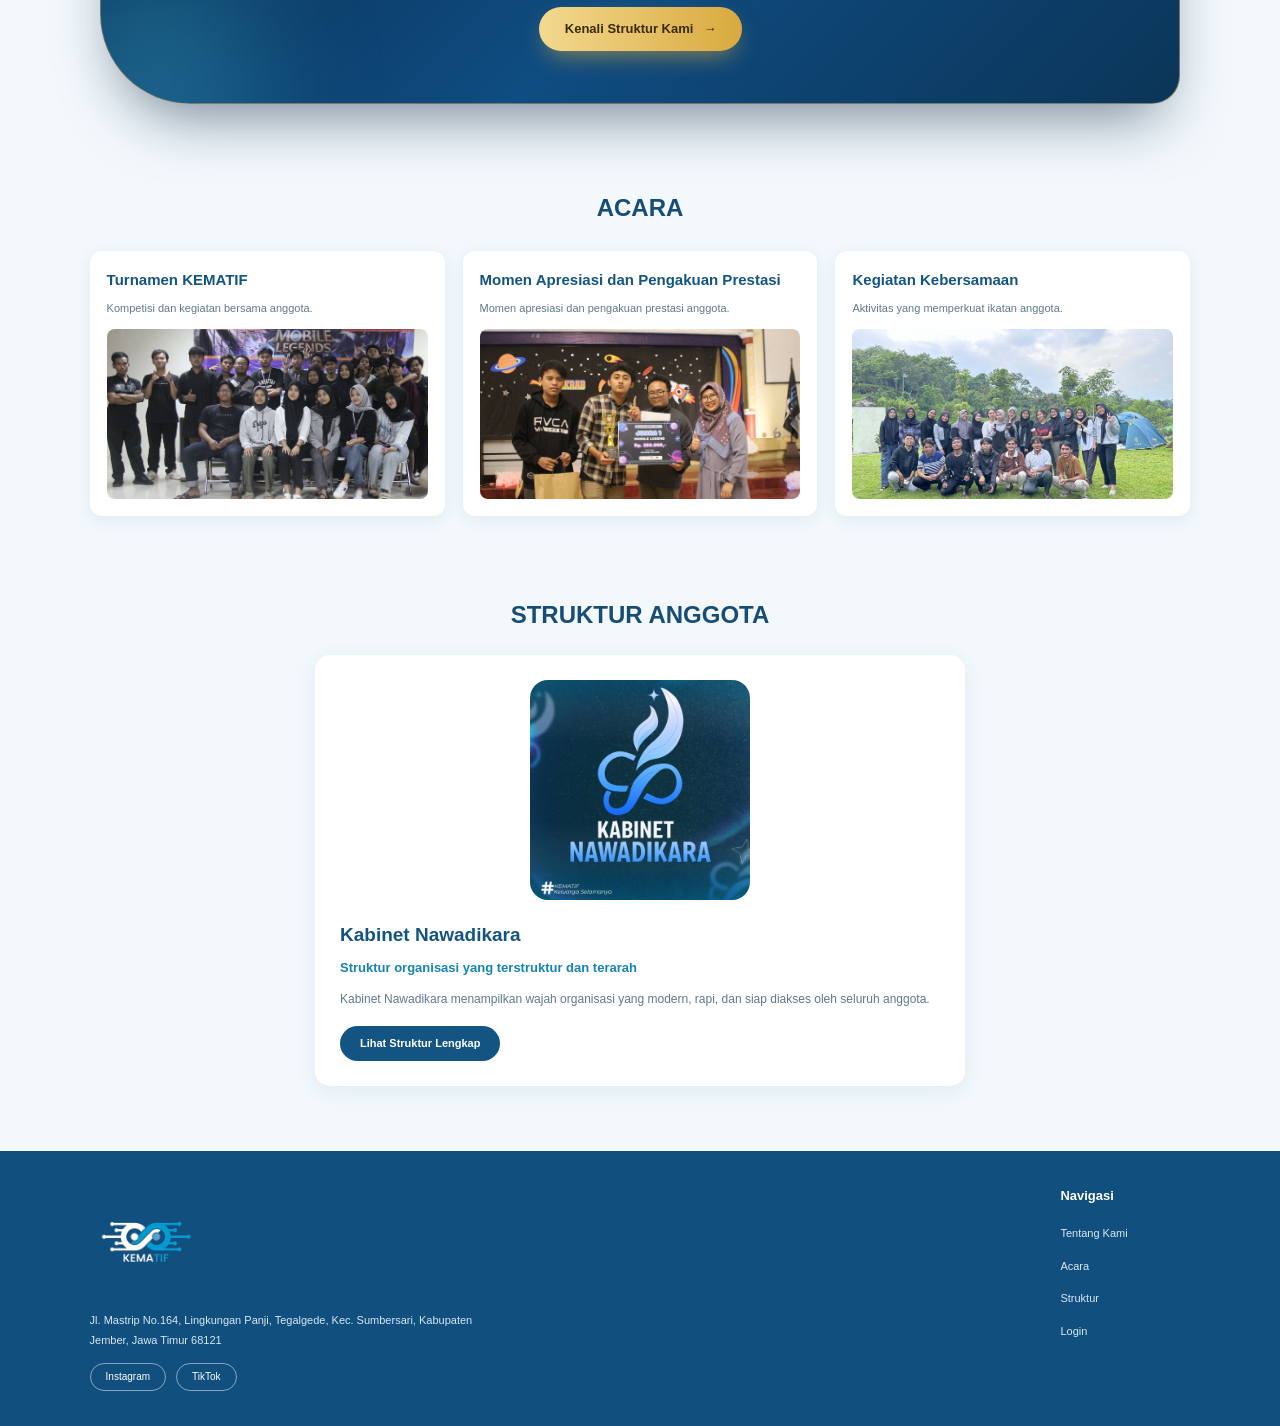
==== commit cd329f20: "Tambahan fitur" ====
--- a/index.html
+++ b/index.html
@@ -83,49 +83,49 @@
       </section>
 
       <section id="tentang-kami">
-  <div class="tk-card">
-    <div class="tk-glow tk-glow-1"></div>
-    <div class="tk-glow tk-glow-2"></div>
-
-    <div class="tk-logo">
-      <div class="tk-ring">
-        <img src="assets/logo-kematif.png" alt="Logo KEMATIF" />
-      </div>
-      <span class="tk-badge">Kabinet Nawadikara</span>
-    </div>
-
-    <div class="tk-isi">
-      <span class="tk-eyebrow">Tentang Kami</span>
-      <h2>Apa itu <em>KEMATIF</em>?</h2>
-      <p class="tk-lead">
-        Keluarga Mahasiswa Program Studi Teknik Informatika adalah ikatan
-        yang menghimpun seluruh mahasiswa Program Studi Teknik
-        Informatika, yang terdiri dari mahasiswa aktif dan alumni.
-      </p>
-      <p>
-        Organisasi ini berada dalam naungan Keluarga Mahasiswa Jurusan
-        Teknologi Informasi Politeknik Negeri Jember.
-      </p>
-
-      <ul class="tk-poin">
-        <li>
-          <b>01</b>
-          <span><strong>Kepemimpinan</strong>Mengasah jiwa pemimpin yang berintegritas.</span>
-        </li>
-        <li>
-          <b>02</b>
-          <span><strong>Komunitas</strong>Ruang berbagi ide dan saling mendukung.</span>
-        </li>
-        <li>
-          <b>03</b>
-          <span><strong>Aspiratif</strong>Menumbuhkan semangat meraih tujuan lebih tinggi.</span>
-        </li>
-      </ul>
-
-      <a class="tk-tombol" href="struktur.html">Kenali Struktur Kami <span>→</span></a>
-    </div>
-  </div>
-</section>
+        <div class="tk-card">
+          <div class="tk-glow tk-glow-1"></div>
+          <div class="tk-glow tk-glow-2"></div>
+
+          <div class="tk-logo">
+            <div class="tk-ring">
+              <img src="assets/logo-kematif.png" alt="Logo KEMATIF" />
+            </div>
+            <span class="tk-badge">Kabinet Nawadikara</span>
+          </div>
+
+          <div class="tk-isi">
+            <span class="tk-eyebrow">Tentang Kami</span>
+            <h2>Apa itu <em>KEMATIF</em>?</h2>
+            <p class="tk-lead">
+              Keluarga Mahasiswa Program Studi Teknik Informatika adalah ikatan
+              yang menghimpun seluruh mahasiswa Program Studi Teknik
+              Informatika, yang terdiri dari mahasiswa aktif dan alumni.
+            </p>
+            <p>
+              Organisasi ini berada dalam naungan Keluarga Mahasiswa Jurusan
+              Teknologi Informasi Politeknik Negeri Jember.
+            </p>
+
+            <ul class="tk-poin">
+              <li>
+                <b>01</b>
+                <span><strong>Kepemimpinan</strong>Mengasah jiwa pemimpin yang berintegritas.</span>
+              </li>
+              <li>
+                <b>02</b>
+                <span><strong>Komunitas</strong>Ruang berbagi ide dan saling mendukung.</span>
+              </li>
+              <li>
+                <b>03</b>
+                <span><strong>Aspiratif</strong>Menumbuhkan semangat meraih tujuan lebih tinggi.</span>
+              </li>
+            </ul>
+
+            <a class="tk-tombol" href="struktur.html">Kenali Struktur Kami <span>→</span></a>
+          </div>
+        </div>
+      </section>
 
       <section id="acara">
         <h2>ACARA</h2>
--- a/css/beranda.css
+++ b/css/beranda.css
@@ -279,45 +279,178 @@
 }
 
 /* =========================================
-   APA ITU KEMATIF
+   TENTANG KAMI (card)
 ========================================= */
 
-main > section:nth-child(3) {
-  padding-top: 25px;
-  padding-bottom: 45px;
+#tentang-kami {
+  padding: 50px 7% 60px;
   background-color: #f2f8fc;
 }
 
-main > section:nth-child(3) h2 {
-  margin-bottom: 15px;
-}
-
-main > section:nth-child(3) p {
-  max-width: 750px;
-  margin: 0 auto 22px;
-
+.tk-card {
+  position: relative;
+  overflow: hidden;
+  display: grid;
+  grid-template-columns: 0.8fr 1.4fr;
+  align-items: center;
+  gap: 48px;
+  max-width: 1080px;
+  margin: 0 auto;
+  padding: 52px 56px;
+  text-align: left;
+  color: #e8f3fb;
+  background:
+    radial-gradient(circle at 0% 0%, rgba(67, 198, 232, 0.28), transparent 45%),
+    linear-gradient(135deg, #07213a 0%, #0f4c81 60%, #0b3558 100%);
+  border: 1px solid rgba(232, 193, 112, 0.45);
+  border-radius: 28px 90px 28px 90px;
+  box-shadow: 0 30px 60px -20px rgba(7, 33, 58, 0.55),
+    inset 0 1px 0 rgba(255, 255, 255, 0.12);
+}
+
+.tk-glow {
+  position: absolute;
+  border-radius: 50%;
+  filter: blur(60px);
+  pointer-events: none;
+}
+.tk-glow-1 { width: 260px; height: 260px; right: -80px; top: -80px; background: rgba(232, 193, 112, 0.25); }
+.tk-glow-2 { width: 220px; height: 220px; left: -60px; bottom: -90px; background: rgba(67, 198, 232, 0.3); }
+
+.tk-logo,
+.tk-isi { position: relative; z-index: 1; }
+
+.tk-logo {
+  display: flex;
+  flex-direction: column;
+  align-items: center;
+  gap: 22px;
+}
+
+.tk-ring {
+  position: relative;
+  width: 220px;
+  height: 220px;
+  padding: 18px;
+  border-radius: 50%;
+  background: radial-gradient(circle at 30% 25%, #1b5f96, #07213a 75%);
+  box-shadow: 0 0 0 8px rgba(232, 193, 112, 0.18),
+    0 0 0 9px rgba(232, 193, 112, 0.7),
+    0 20px 50px rgba(0, 0, 0, 0.4);
+  animation: tk-float 6s ease-in-out infinite;
+}
+.tk-ring::after {
+  content: "";
+  position: absolute;
+  inset: -22px;
+  border-radius: 50%;
+  border: 1px dashed rgba(232, 193, 112, 0.6);
+  animation: tk-putar 28s linear infinite;
+}
+.tk-ring img { width: 100%; height: 100%; object-fit: contain; }
+
+.tk-badge {
+  padding: 7px 18px;
+  font-size: 11px;
+  letter-spacing: 2px;
+  text-transform: uppercase;
+  font-weight: bold;
+  color: #3a2a05;
+  background: linear-gradient(90deg, #f3d98f, #d9a93f);
+  border-radius: 999px;
+}
+
+.tk-eyebrow {
+  display: inline-block;
+  margin-bottom: 10px;
+  font-size: 12px;
+  letter-spacing: 4px;
+  text-transform: uppercase;
+  color: #e8c170;
+}
+
+.tk-isi h2 {
+  margin: 0 0 18px;
+  font-size: 38px;
+  line-height: 1.15;
+  color: #fff;
+}
+.tk-isi h2 em {
+  font-style: normal;
+  background: linear-gradient(90deg, #f3d98f, #43c6e8);
+  -webkit-background-clip: text;
+  background-clip: text;
+  color: transparent;
+}
+
+.tk-isi p {
+  margin: 0 0 12px;
+  font-size: 14px;
+  line-height: 1.8;
+  color: #c9dfee;
+}
+.tk-isi .tk-lead { font-size: 16px; color: #f1f8fd; }
+
+.tk-poin {
+  list-style: none;
+  display: grid;
+  grid-template-columns: repeat(3, 1fr);
+  gap: 14px;
+  margin: 26px 0 28px;
+}
+.tk-poin li {
+  display: flex;
+  flex-direction: column;
+  gap: 8px;
+  padding: 16px;
+  background: rgba(255, 255, 255, 0.07);
+  border: 1px solid rgba(255, 255, 255, 0.14);
+  border-radius: 16px;
+  backdrop-filter: blur(6px);
+  transition: transform 0.3s ease, border-color 0.3s ease, background 0.3s ease;
+}
+.tk-poin li:nth-child(2) { transform: translateY(12px); }
+.tk-poin li:hover {
+  transform: translateY(-4px);
+  border-color: rgba(232, 193, 112, 0.7);
+  background: rgba(255, 255, 255, 0.12);
+}
+.tk-poin b { font-size: 22px; color: #e8c170; }
+.tk-poin span { font-size: 12px; line-height: 1.5; color: #b9d3e6; }
+.tk-poin strong { display: block; margin-bottom: 4px; font-size: 14px; color: #fff; }
+
+.tk-tombol {
+  display: inline-flex;
+  align-items: center;
+  gap: 10px;
+  margin-top: 8px;
+  padding: 12px 26px;
   font-size: 13px;
-  line-height: 1.8;
-  color: #536d80;
-}
-
-main > section:nth-child(3) > a {
-  display: inline-block;
-  padding: 9px 22px;
-
-  background-color: #145482;
-  color: white;
-
-  border-radius: 25px;
-  font-size: 12px;
   font-weight: bold;
-}
-
-main > section:nth-child(3) > a:hover {
-  background-color: #2087b9;
-  transform: translateY(-3px);
-  padding: 5px 10px;
-  transform: translateY(3px);
+  color: #3a2a05;
+  background: linear-gradient(90deg, #f3d98f, #d9a93f);
+  border-radius: 999px;
+  box-shadow: 0 10px 24px -8px rgba(217, 169, 63, 0.7);
+}
+.tk-tombol span { transition: transform 0.3s ease; }
+.tk-tombol:hover { transform: translateY(-3px); }
+.tk-tombol:hover span { transform: translateX(5px); }
+
+@keyframes tk-float { 50% { transform: translateY(-10px); } }
+@keyframes tk-putar { to { transform: rotate(360deg); } }
+
+@media screen and (max-width: 900px) {
+  .tk-card { grid-template-columns: 1fr; gap: 36px; padding: 40px 32px; text-align: center; border-radius: 24px 60px 24px 60px; }
+  .tk-ring { width: 180px; height: 180px; }
+  .tk-poin { text-align: left; }
+}
+@media screen and (max-width: 600px) {
+  #tentang-kami { padding: 30px 18px 40px; }
+  .tk-card { padding: 32px 20px; }
+  .tk-isi h2 { font-size: 28px; }
+  .tk-isi .tk-lead { font-size: 14px; }
+  .tk-poin { grid-template-columns: 1fr; }
+  .tk-poin li:nth-child(2) { transform: none; }
 }
 
 /* =========================================
@@ -759,13 +892,6 @@
     font-size: 10px;
   }
 
-  main > section:nth-child(3) {
-    padding: 30px 22px;
-  }
-
-  main > section:nth-child(3) p {
-    font-size: 11px;
-  }
 
   main > section:nth-child(4) {
     padding: 35px 18px;
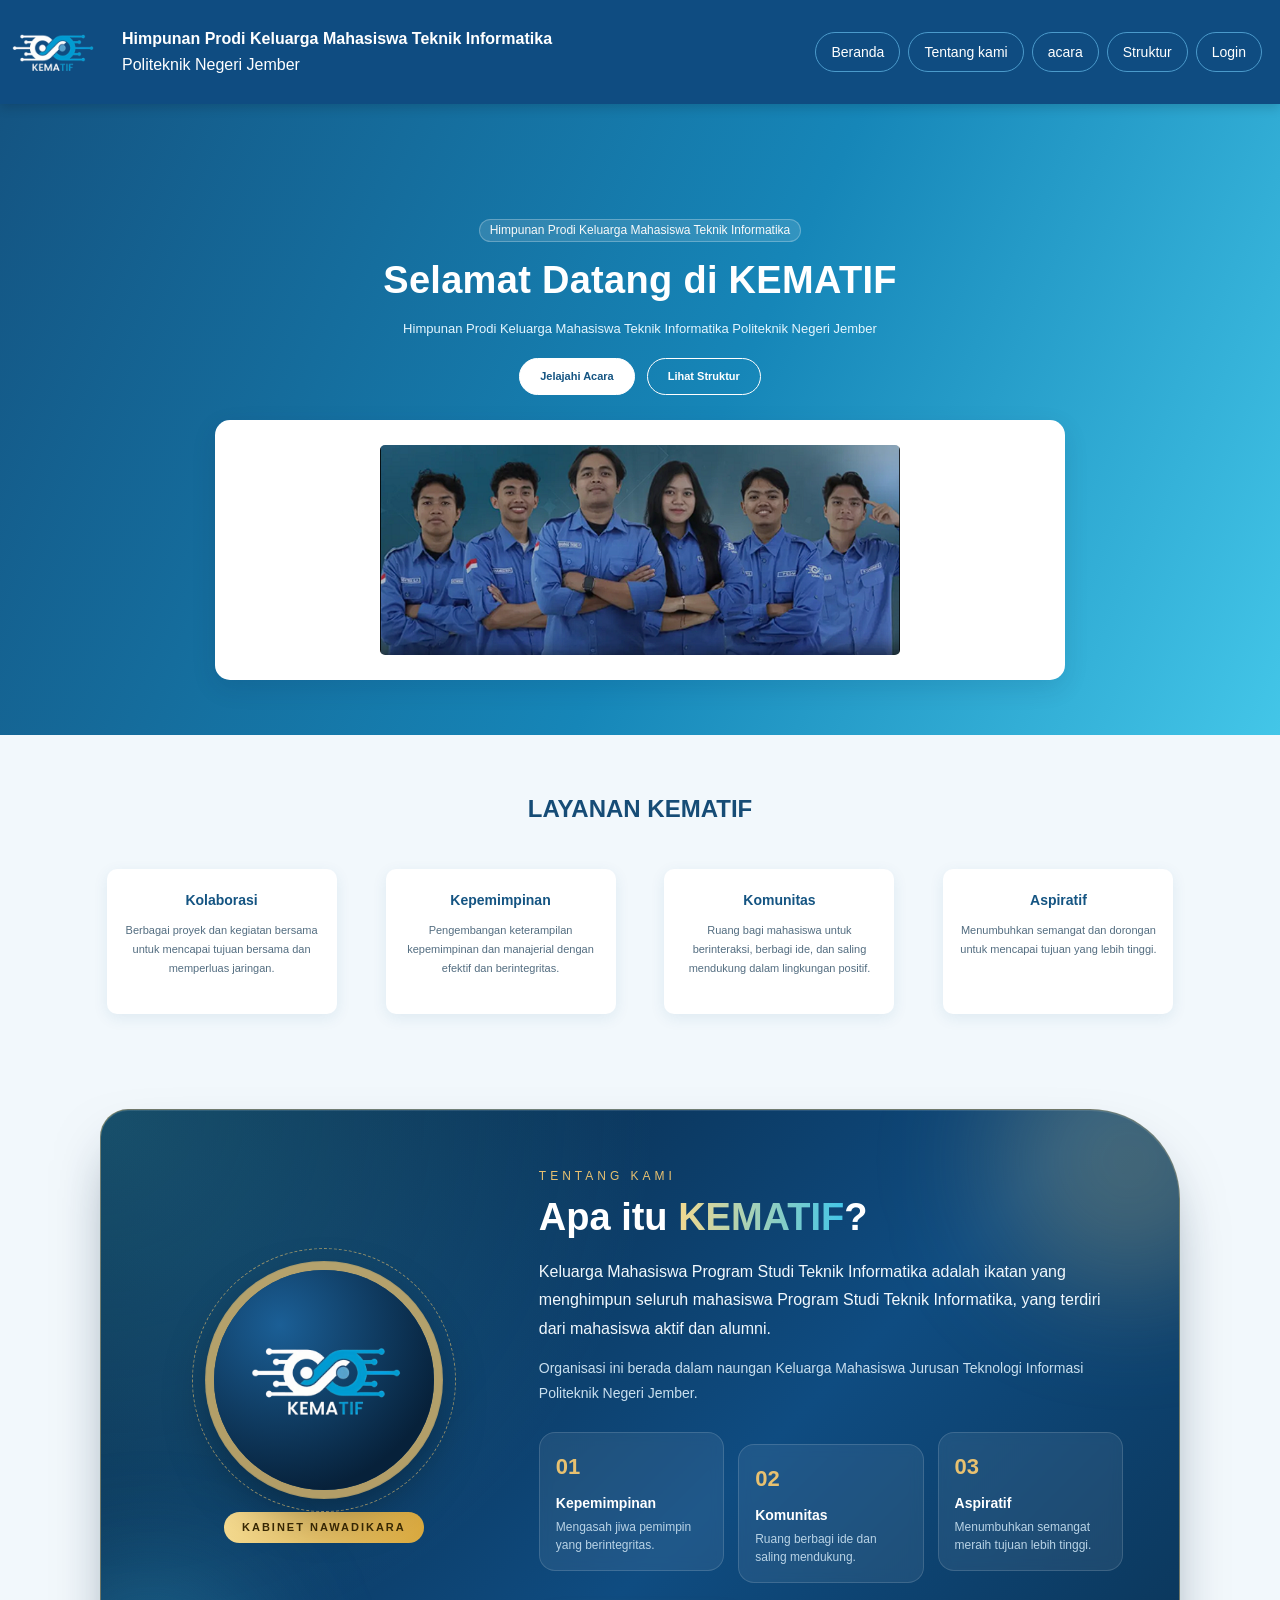
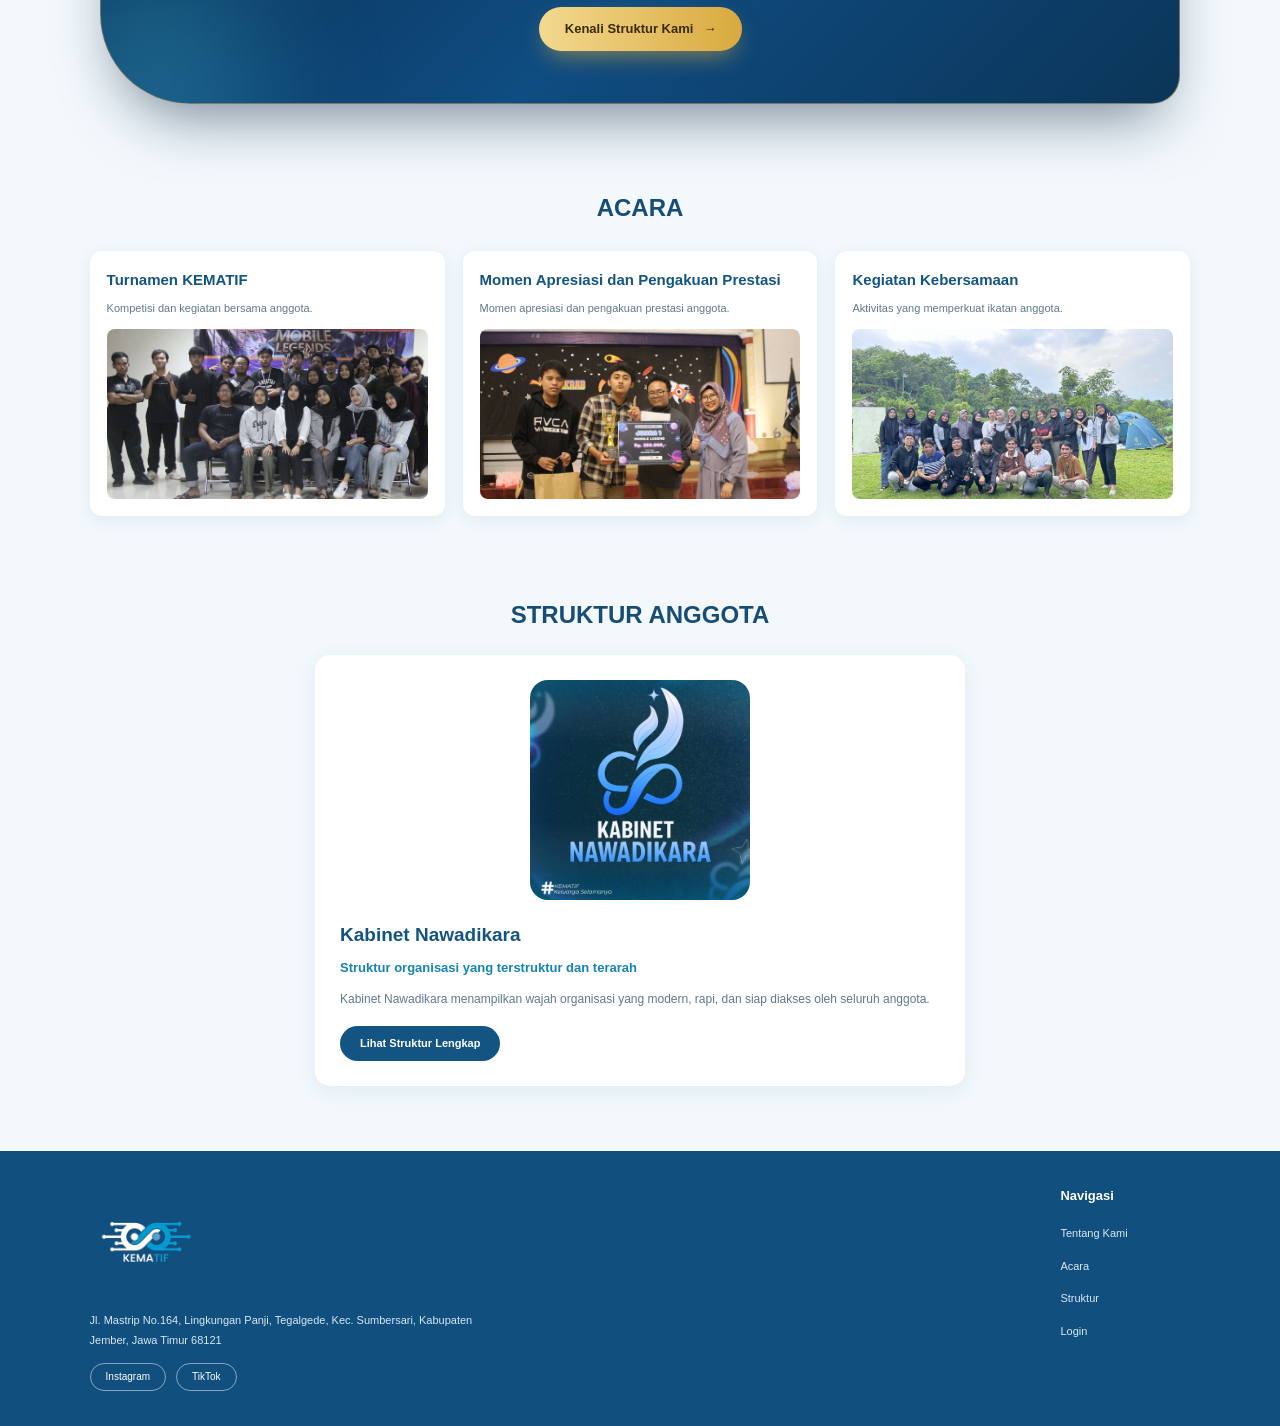
==== commit a0ba4e25: "update halaman kegiatan anggota" ====
--- a/index.html
+++ b/index.html
@@ -4,7 +4,7 @@
     <meta charset="UTF-8" />
     <meta name="viewport" content="width=device-width, initial-scale=1.0" />
     <title>Company Profile KEMATIF</title>
-    <link rel="stylesheet" href="css/beranda.css" />
+    <link rel="stylesheet" href="css/index.css" />
   </head>
   <body>
     <header>
@@ -83,49 +83,49 @@
       </section>
 
       <section id="tentang-kami">
-        <div class="tk-card">
-          <div class="tk-glow tk-glow-1"></div>
-          <div class="tk-glow tk-glow-2"></div>
-
-          <div class="tk-logo">
-            <div class="tk-ring">
-              <img src="assets/logo-kematif.png" alt="Logo KEMATIF" />
-            </div>
-            <span class="tk-badge">Kabinet Nawadikara</span>
-          </div>
-
-          <div class="tk-isi">
-            <span class="tk-eyebrow">Tentang Kami</span>
-            <h2>Apa itu <em>KEMATIF</em>?</h2>
-            <p class="tk-lead">
-              Keluarga Mahasiswa Program Studi Teknik Informatika adalah ikatan
-              yang menghimpun seluruh mahasiswa Program Studi Teknik
-              Informatika, yang terdiri dari mahasiswa aktif dan alumni.
-            </p>
-            <p>
-              Organisasi ini berada dalam naungan Keluarga Mahasiswa Jurusan
-              Teknologi Informasi Politeknik Negeri Jember.
-            </p>
-
-            <ul class="tk-poin">
-              <li>
-                <b>01</b>
-                <span><strong>Kepemimpinan</strong>Mengasah jiwa pemimpin yang berintegritas.</span>
-              </li>
-              <li>
-                <b>02</b>
-                <span><strong>Komunitas</strong>Ruang berbagi ide dan saling mendukung.</span>
-              </li>
-              <li>
-                <b>03</b>
-                <span><strong>Aspiratif</strong>Menumbuhkan semangat meraih tujuan lebih tinggi.</span>
-              </li>
-            </ul>
-
-            <a class="tk-tombol" href="struktur.html">Kenali Struktur Kami <span>→</span></a>
-          </div>
-        </div>
-      </section>
+  <div class="tk-card">
+    <div class="tk-glow tk-glow-1"></div>
+    <div class="tk-glow tk-glow-2"></div>
+
+    <div class="tk-logo">
+      <div class="tk-ring">
+        <img src="assets/logo-kematif.png" alt="Logo KEMATIF" />
+      </div>
+      <span class="tk-badge">Kabinet Nawadikara</span>
+    </div>
+
+    <div class="tk-isi">
+      <span class="tk-eyebrow">Tentang Kami</span>
+      <h2>Apa itu <em>KEMATIF</em>?</h2>
+      <p class="tk-lead">
+        Keluarga Mahasiswa Program Studi Teknik Informatika adalah ikatan
+        yang menghimpun seluruh mahasiswa Program Studi Teknik
+        Informatika, yang terdiri dari mahasiswa aktif dan alumni.
+      </p>
+      <p>
+        Organisasi ini berada dalam naungan Keluarga Mahasiswa Jurusan
+        Teknologi Informasi Politeknik Negeri Jember.
+      </p>
+
+      <ul class="tk-poin">
+        <li>
+          <b>01</b>
+          <span><strong>Kepemimpinan</strong>Mengasah jiwa pemimpin yang berintegritas.</span>
+        </li>
+        <li>
+          <b>02</b>
+          <span><strong>Komunitas</strong>Ruang berbagi ide dan saling mendukung.</span>
+        </li>
+        <li>
+          <b>03</b>
+          <span><strong>Aspiratif</strong>Menumbuhkan semangat meraih tujuan lebih tinggi.</span>
+        </li>
+      </ul>
+
+      <a class="tk-tombol" href="struktur.html">Kenali Struktur Kami <span>→</span></a>
+    </div>
+  </div>
+</section>
 
       <section id="acara">
         <h2>ACARA</h2>
@@ -199,54 +199,6 @@
       </div>
     </footer>
 
-    <script src="js/index.js">
-      const header = document.querySelector("header");
-      let tinggiHeader = header.offsetHeight; // Mengukur tinggi asli header secara otomatis
-
-      window.addEventListener("resize", () => {
-        tinggiHeader = header.offsetHeight;
-      });
-
-      window.addEventListener("scroll", () => {
-        const posisiScroll = window.scrollY;
-
-        if (posisiScroll <= tinggiHeader) {
-          // Tahap 1: Saat scroll belum melewati tinggi header,
-          // header ikut terdorong ke atas seiring jarak scroll
-          header.style.transition = "none";
-          header.style.transform = `translateY(-${posisiScroll}px)`;
-          header.classList.remove("muncul");
-        } else {
-          // Tahap 2: Setelah header habis ter-scroll,
-          // munculkan kembali ke posisi atas (0) dengan animasi halus
-          header.style.transition =
-            "transform 0.35s ease, box-shadow 0.35s ease";
-          header.style.transform = "translateY(0)";
-          header.classList.add("muncul");
-        }
-      });
-
-      const menuToggle = document.getElementById("menuToggle");
-      const navMenu = document.getElementById("navMenu");
-
-      function setMenu(buka){
-        navMenu.classList.toggle("active", buka);
-        menuToggle.textContent = buka ? "X" : "☰";
-        menuToggle.setAttribute("aria-expanded", buka);
-        tinggiHeader = header.offsetHeight;
-      }
-
-      menuToggle.addEventListener("click", () => {
-        setMenu(!navMenu.classList.contains("active"));
-      });
-
-      navMenu.querySelectorAll("a").forEach((link) => {
-        link.addEventListener("click", () => setMenu(false));
-      });
-
-      document.addEventListener("click", (e) => {
-        if(!header.contains(e.target)) setMenu(false);
-      });
-    </script>
+    <script src="js/index.js"></script>
   </body>
-</html>
+</html>
--- a/css/index.css
+++ b/css/index.css
@@ -0,0 +1,975 @@
+* {
+  margin: 0;
+  padding: 0;
+  box-sizing: border-box;
+}
+
+html {
+  scroll-behavior: smooth;
+  scroll-padding-top: 80px;
+}
+
+body {
+  width: 100%;
+  min-height: 100vh;
+  font-family: Arial, Helvetica, sans-serif;
+  background-color: #f2f8fc;
+  color: #164c76;
+  overflow-x: hidden;
+  line-height: 1.6;
+}
+
+a {
+  text-decoration: none;
+  color: inherit;
+  transition: all 0.3s ease;
+}
+
+img {
+  max-width: 100%;
+  display: block;
+  object-fit: cover;
+}
+
+button,
+a {
+  -webkit-tap-highlight-color: transparent;
+}
+
+header {
+  position: sticky;
+  top: 0;
+  z-index: 1000;
+  box-shadow: 0 4px 10px rgba(0, 0, 0, 0.15);
+  background-color: #0f4c81;
+  display: flex;
+  align-items: center;
+  gap: 20px;
+  min-height: 75px;
+  padding: 2px;
+}
+
+.menu-toggle{
+  display: none;
+  margin-left: auto;
+  background: none;
+  border: 1px solid #4b9acb;
+  border-radius: 8px;
+  color: white;
+  font-size: 24px;
+  padding: 4px 12px;
+  cursor: pointer;
+}
+header img {
+  width: 100px;
+  height: auto;
+}
+
+.judul {
+  color: white;
+}
+
+.judul h4 {
+  margin: 0;
+}
+
+.judul p {
+  margin-top: 0;
+}
+
+nav {
+  margin-left: auto;
+}
+nav ul {
+  display: flex;
+  align-items: center;
+  gap: 8px;
+  list-style: none;
+  margin: 0;
+  padding: 0;
+  margin-right: 16px;
+}
+
+nav ul li a {
+  display: block;
+  text-decoration: none;
+  color: white;
+  border: 1px solid #4b9acb;
+  border-radius: 25px;
+  padding: 8px 15px;
+  font-size: 14px;
+  transition: 0.3s;
+}
+
+nav ul li a:hover {
+  background-color: white;
+  color: #154f80;
+}
+
+main {
+  width: 100%;
+}
+
+main section {
+  width: 100%;
+  padding: 65px 7%;
+  text-align: center;
+}
+
+main > section:first-child {
+  min-height: 510px;
+  padding: 115px 7% 55px;
+
+  display: flex;
+  flex-direction: column;
+  align-items: center;
+  justify-content: center;
+
+  background: linear-gradient(115deg, #145482 0%, #1686b8 55%, #43c6e8 100%);
+
+  color: white;
+}
+
+/* Judul kecil */
+
+main > section:first-child h2 {
+  font-size: 12px;
+  font-weight: 500;
+  margin-bottom: 8px;
+  color: #fafafa;
+  background-color: rgba(255, 255, 255, 0.12);
+  border: 1px solid rgba(255, 255, 255, 0.25);
+  border-radius: 25px;
+  padding: 1px 10px;
+}
+
+/* Judul utama */
+
+main > section:first-child h1 {
+  font-size: clamp(25px, 3vw, 38px);
+  font-weight: 700;
+  margin-bottom: 8px;
+  letter-spacing: 0.3px;
+}
+
+/* Deskripsi hero */
+
+main > section:first-child p {
+  font-size: 13px;
+  color: #e4f6ff;
+  margin-bottom: 18px;
+}
+
+/* Tombol hero */
+
+main > section:first-child > div:first-of-type {
+  display: flex;
+  align-items: center;
+  justify-content: center;
+  gap: 12px;
+  margin-bottom: 25px;
+}
+
+main > section:first-child > div:first-of-type a {
+  padding: 9px 20px;
+  border-radius: 25px;
+  background-color: white;
+  color: #145482;
+  font-size: 11px;
+  font-weight: bold;
+  border: 1px solid white;
+}
+
+main > section:first-child > div:first-of-type a:hover {
+  background-color: #d9f3ff;
+  transform: translateY(-3px);
+  padding: 8px 28px;
+}
+
+main > section:first-child > div:first-of-type a:last-child {
+  background-color: transparent;
+  color: white;
+}
+
+main > section:first-child > div:first-of-type a:last-child:hover {
+  background-color: white;
+  color: #145482;
+}
+
+/* Kartu foto anggota */
+
+main > section:first-child > div:last-of-type {
+  width: 100%;
+  max-width: 850px;
+  min-height: 220px;
+
+  padding: 25px;
+
+  background-color: white;
+  border-radius: 15px;
+
+  display: flex;
+  justify-content: center;
+  align-items: center;
+
+  box-shadow: 0 8px 25px rgba(0, 35, 70, 0.12);
+}
+
+main > section:first-child > div:last-of-type img {
+  width: 65%;
+  max-height: 210px;
+  object-fit: cover;
+  border-radius: 5px;
+}
+
+/* =========================================
+   LAYANAN KEMATIF
+========================================= */
+
+main > section:nth-child(2) {
+  padding-top: 55px;
+  padding-bottom: 45px;
+  background-color: #f2f8fc;
+}
+
+main > section:nth-child(2) h2 {
+  margin-bottom: 25px;
+}
+
+main > section:nth-child(2) {
+  display: grid;
+  grid-template-columns: repeat(4, minmax(0, 1fr));
+  justify-items: center;
+  gap: 15px;
+}
+
+main > section:nth-child(2) h2 {
+  grid-column: 1 / -1;
+  width: 100%;
+}
+
+main > section:nth-child(2) article {
+  width: 100%;
+  max-width: 230px;
+  min-height: 145px;
+  padding: 20px 15px;
+
+  background-color: white;
+  border-radius: 10px;
+
+  box-shadow: 0 4px 15px rgba(20, 84, 130, 0.09);
+
+  transition: all 0.3s ease;
+}
+
+main > section:nth-child(2) article:hover {
+  transform: translateY(-6px);
+  box-shadow: 0 10px 22px rgba(20, 84, 130, 0.15);
+}
+
+main > section:nth-child(2) article h3 {
+  font-size: 14px;
+  color: #145482;
+  margin-bottom: 10px;
+}
+
+main > section:nth-child(2) article p {
+  font-size: 11px;
+  line-height: 1.7;
+  color: #536d80;
+}
+
+/* =========================================
+   TENTANG KAMI (card)
+========================================= */
+
+#tentang-kami {
+  padding: 50px 7% 60px;
+  background-color: #f2f8fc;
+}
+
+.tk-card {
+  position: relative;
+  overflow: hidden;
+  display: grid;
+  grid-template-columns: 0.8fr 1.4fr;
+  align-items: center;
+  gap: 48px;
+  max-width: 1080px;
+  margin: 0 auto;
+  padding: 52px 56px;
+  text-align: left;
+  color: #e8f3fb;
+  background:
+    radial-gradient(circle at 0% 0%, rgba(67, 198, 232, 0.28), transparent 45%),
+    linear-gradient(135deg, #07213a 0%, #0f4c81 60%, #0b3558 100%);
+  border: 1px solid rgba(232, 193, 112, 0.45);
+  border-radius: 28px 90px 28px 90px;
+  box-shadow: 0 30px 60px -20px rgba(7, 33, 58, 0.55),
+    inset 0 1px 0 rgba(255, 255, 255, 0.12);
+}
+
+.tk-glow {
+  position: absolute;
+  border-radius: 50%;
+  filter: blur(60px);
+  pointer-events: none;
+}
+.tk-glow-1 { width: 260px; height: 260px; right: -80px; top: -80px; background: rgba(232, 193, 112, 0.25); }
+.tk-glow-2 { width: 220px; height: 220px; left: -60px; bottom: -90px; background: rgba(67, 198, 232, 0.3); }
+
+.tk-logo,
+.tk-isi { position: relative; z-index: 1; }
+
+.tk-logo {
+  display: flex;
+  flex-direction: column;
+  align-items: center;
+  gap: 22px;
+}
+
+.tk-ring {
+  position: relative;
+  width: 220px;
+  height: 220px;
+  padding: 18px;
+  border-radius: 50%;
+  background: radial-gradient(circle at 30% 25%, #1b5f96, #07213a 75%);
+  box-shadow: 0 0 0 8px rgba(232, 193, 112, 0.18),
+    0 0 0 9px rgba(232, 193, 112, 0.7),
+    0 20px 50px rgba(0, 0, 0, 0.4);
+  animation: tk-float 6s ease-in-out infinite;
+}
+.tk-ring::after {
+  content: "";
+  position: absolute;
+  inset: -22px;
+  border-radius: 50%;
+  border: 1px dashed rgba(232, 193, 112, 0.6);
+  animation: tk-putar 28s linear infinite;
+}
+.tk-ring img { width: 100%; height: 100%; object-fit: contain; }
+
+.tk-badge {
+  padding: 7px 18px;
+  font-size: 11px;
+  letter-spacing: 2px;
+  text-transform: uppercase;
+  font-weight: bold;
+  color: #3a2a05;
+  background: linear-gradient(90deg, #f3d98f, #d9a93f);
+  border-radius: 999px;
+}
+
+.tk-eyebrow {
+  display: inline-block;
+  margin-bottom: 10px;
+  font-size: 12px;
+  letter-spacing: 4px;
+  text-transform: uppercase;
+  color: #e8c170;
+}
+
+.tk-isi h2 {
+  margin: 0 0 18px;
+  font-size: 38px;
+  line-height: 1.15;
+  color: #fff;
+}
+.tk-isi h2 em {
+  font-style: normal;
+  background: linear-gradient(90deg, #f3d98f, #43c6e8);
+  -webkit-background-clip: text;
+  background-clip: text;
+  color: transparent;
+}
+
+.tk-isi p {
+  margin: 0 0 12px;
+  font-size: 14px;
+  line-height: 1.8;
+  color: #c9dfee;
+}
+.tk-isi .tk-lead { font-size: 16px; color: #f1f8fd; }
+
+.tk-poin {
+  list-style: none;
+  display: grid;
+  grid-template-columns: repeat(3, 1fr);
+  gap: 14px;
+  margin: 26px 0 28px;
+}
+.tk-poin li {
+  display: flex;
+  flex-direction: column;
+  gap: 8px;
+  padding: 16px;
+  background: rgba(255, 255, 255, 0.07);
+  border: 1px solid rgba(255, 255, 255, 0.14);
+  border-radius: 16px;
+  backdrop-filter: blur(6px);
+  transition: transform 0.3s ease, border-color 0.3s ease, background 0.3s ease;
+}
+.tk-poin li:nth-child(2) { transform: translateY(12px); }
+.tk-poin li:hover {
+  transform: translateY(-4px);
+  border-color: rgba(232, 193, 112, 0.7);
+  background: rgba(255, 255, 255, 0.12);
+}
+.tk-poin b { font-size: 22px; color: #e8c170; }
+.tk-poin span { font-size: 12px; line-height: 1.5; color: #b9d3e6; }
+.tk-poin strong { display: block; margin-bottom: 4px; font-size: 14px; color: #fff; }
+
+.tk-tombol {
+  display: inline-flex;
+  align-items: center;
+  gap: 10px;
+  margin-top: 8px;
+  padding: 12px 26px;
+  font-size: 13px;
+  font-weight: bold;
+  color: #3a2a05;
+  background: linear-gradient(90deg, #f3d98f, #d9a93f);
+  border-radius: 999px;
+  box-shadow: 0 10px 24px -8px rgba(217, 169, 63, 0.7);
+}
+.tk-tombol span { transition: transform 0.3s ease; }
+.tk-tombol:hover { transform: translateY(-3px); }
+.tk-tombol:hover span { transform: translateX(5px); }
+
+@keyframes tk-float { 50% { transform: translateY(-10px); } }
+@keyframes tk-putar { to { transform: rotate(360deg); } }
+
+@media screen and (max-width: 900px) {
+  .tk-card { grid-template-columns: 1fr; gap: 36px; padding: 40px 32px; text-align: center; border-radius: 24px 60px 24px 60px; }
+  .tk-ring { width: 180px; height: 180px; }
+  .tk-poin { text-align: left; }
+}
+@media screen and (max-width: 600px) {
+  #tentang-kami { padding: 30px 18px 40px; }
+  .tk-card { padding: 32px 20px; }
+  .tk-isi h2 { font-size: 28px; }
+  .tk-isi .tk-lead { font-size: 14px; }
+  .tk-poin { grid-template-columns: 1fr; }
+  .tk-poin li:nth-child(2) { transform: none; }
+}
+
+/* =========================================
+   ACARA KEMATIF
+========================================= */
+
+main > section:nth-child(4) {
+  padding-top: 25px;
+  padding-bottom: 55px;
+  background-color: #f2f8fc;
+
+  display: grid;
+  grid-template-columns: repeat(3, minmax(0, 1fr));
+  gap: 18px;
+}
+
+main > section:nth-child(4) h2 {
+  grid-column: 1 / -1;
+  margin-bottom: 5px;
+}
+
+main > section:nth-child(4) article {
+  width: 100%;
+  min-width: 0;
+  padding: 17px;
+
+  background-color: white;
+  border-radius: 12px;
+
+  text-align: left;
+
+  box-shadow: 0 4px 15px rgba(20, 84, 130, 0.08);
+  transition: all 0.3s ease;
+}
+
+main > section:nth-child(4) article:hover {
+  transform: translateY(-5px);
+  box-shadow: 0 10px 22px rgba(20, 84, 130, 0.15);
+}
+
+main > section:nth-child(4) article h3 {
+  color: #145482;
+  font-size: 15px;
+  margin-bottom: 8px;
+}
+
+main > section:nth-child(4) article p {
+  color: #60798b;
+  font-size: 11px;
+  margin-bottom: 12px;
+}
+
+main > section:nth-child(4) article img {
+  width: 100%;
+  height: 170px;
+  object-fit: cover;
+  border-radius: 8px;
+}
+
+/* =========================================
+   STRUKTUR ANGGOTA
+========================================= */
+
+main > section:nth-child(5) {
+  padding-top: 25px;
+  padding-bottom: 65px;
+  background-color: #f2f8fc;
+}
+
+main > section:nth-child(5) h2 {
+  margin-bottom: 20px;
+}
+
+main > section:nth-child(5) article {
+  width: 100%;
+  max-width: 650px;
+  margin: 0 auto;
+
+  padding: 25px;
+
+  background-color: white;
+  border-radius: 15px;
+
+  text-align: left;
+
+  box-shadow: 0 5px 20px rgba(20, 84, 130, 0.08);
+  transition: all 0.3s ease;
+}
+
+main > section:nth-child(5) article:hover {
+  box-shadow: 0 10px 25px rgba(20, 84, 130, 0.14);
+}
+
+main > section:nth-child(5) article img {
+  width: 220px;
+  height: 220px;
+  margin: 0 auto 20px;
+
+  object-fit: cover;
+  border-radius: 18px;
+}
+
+main > section:nth-child(5) article h3 {
+  font-size: 19px;
+  color: #145482;
+  margin-bottom: 8px;
+}
+
+main > section:nth-child(5) article h4 {
+  font-size: 13px;
+  color: #1684b3;
+  margin-bottom: 10px;
+}
+
+main > section:nth-child(5) article p {
+  color: #60798b;
+  font-size: 12px;
+  line-height: 1.8;
+  margin-bottom: 15px;
+}
+
+main > section:nth-child(5) article a {
+  display: inline-block;
+  padding: 9px 20px;
+
+  background-color: #145482;
+  color: white;
+
+  font-size: 11px;
+  font-weight: bold;
+
+  border-radius: 25px;
+}
+
+main > section:nth-child(5) article a:hover {
+  background-color: #2087b9;
+  padding: 12px 25px;
+  transform: translate(-5px);
+}
+
+/* =========================================
+   FOOTER
+========================================= */
+
+footer {
+  width: 100%;
+  min-height: 200px;
+
+  padding: 35px 7%;
+
+  background-color: #104f7e;
+  color: white;
+
+  display: flex;
+  justify-content: space-between;
+  align-items: flex-start;
+  gap: 40px;
+}
+
+footer > div:first-child {
+  width: 65%;
+}
+
+footer > div:first-child img {
+  width: 110px;
+  height: auto;
+  object-fit: contain;
+  margin-bottom: 15px;
+}
+
+footer > div:first-child p {
+  max-width: 420px;
+  font-size: 11px;
+  line-height: 1.8;
+  color: #d7e8f5;
+  margin-bottom: 12px;
+}
+
+footer > div:first-child > div {
+  display: flex;
+  gap: 10px;
+}
+
+footer > div:first-child > div a {
+  padding: 5px 15px;
+  border: 1px solid rgba(255, 255, 255, 0.5);
+  border-radius: 20px;
+  font-size: 10px;
+}
+
+footer > div:first-child > div a:hover {
+  background-color: white;
+  color: #104f7e;
+  padding: 5px 25px;
+  transform: translate(-5px);
+}
+
+footer > div:last-child {
+  min-width: 130px;
+}
+
+footer > div:last-child h3 {
+  font-size: 13px;
+  margin-bottom: 12px;
+}
+
+footer ul {
+  list-style: none;
+}
+
+footer ul li {
+  margin-bottom: 7px;
+}
+
+footer ul li a {
+  color: #d7e8f5;
+  font-size: 11px;
+}
+
+footer ul li a:hover {
+  color: white;
+  padding-left: 5px;
+}
+
+/* =========================================
+   RESPONSIVE TABLET
+========================================= */
+
+@media screen and (max-width: 900px) {
+  header{
+    padding: 10px 3%;
+  }
+
+  nav ul li a{
+    padding: 7px 10px;
+    font-size: 12px;
+  }
+  
+  main > section:nth-child(2) {
+    grid-template-columns: repeat(2, minmax(0, 1fr));
+  }
+
+  main > section:nth-child(4) {
+    grid-template-columns: repeat(2, minmax(0, 1fr));
+  }
+
+  main > section:nth-child(4) article:last-child {
+    grid-column: 1 / -1;
+    max-width: 450px;
+    justify-self: center;
+  }
+}
+
+@media screen and (max-width: 768px){
+  header{
+    gap: 10px;
+    padding: 10px 4%;
+  }
+
+  header img{
+    width: 55px;
+    flex-shrink: 0;
+  }
+
+  .judul{
+    flex: 1;
+    min-width: 0;
+  }
+
+  .judul h4{
+    font-size: 13px;
+    line-height: 1.3;
+  }
+
+  .judul p{
+    font-size: 11px;
+  }
+
+  .menu-toggle{
+    display: block;
+    flex-shrink: 0;
+    margin-left: auto;
+    transition: background-color 0.3s, trasnform 0.3s;
+  }
+
+  .menu-toggle:active{
+    transform: scale(0.92);
+  }
+  nav{
+    position: absolute;
+    top: calc(100% + 8px);
+    right: 4%;
+    width: 260px;
+    margin-left: 0;
+    padding: 10px;
+
+    background-color:rgba(15, 76, 129, 0.97);
+    border: 1px solid rgba(255, 255, 255, 0.18);
+    border-radius: 16px;
+    box-shadow: 0 14px 30px rgba(0, 0, 0, 0.25);
+    backdrop-filter: blur(8px);
+
+    opacity: 0;
+    visibility: hidden;
+    pointer-events: none;
+    transform: translateY(-12px) scale(0.97);
+    transform-origin: top right;
+    transition: 
+      opacity 0.3s ease,
+      trasform 0.3s ease,
+      visibility 0.3s;
+  }
+
+  nav.active{
+    opacity: 1;
+    visibility: visible;
+    pointer-events: auto;
+    transform: translateY(0) scale(1);
+  }
+
+  nav ul{
+    flex-direction: column;
+    align-items: stretch;
+    gap: 6px;
+  }
+
+  nav ul li{
+   opacity: 0;
+   transform: translateY(-8px);
+   transition: opacity 0.3s ease, transform 0.3s ease;
+  }
+
+  nav.active ul li{
+    opacity: 1;
+    transform: translateY(0);
+  }
+
+  nav.active ul li:nth-child(1) { transition-delay: 0.05s; }
+  nav.active ul li:nth-child(2) { transition-delay: 0.10s; }
+  nav.active ul li:nth-child(3) { transition-delay: 0.15s; }
+  nav.active ul li:nth-child(4) { transition-delay: 0.20s; }
+  nav.active ul li:nth-child(5) { transition-delay: 0.25s; }
+
+  nav ul li a{
+    text-align: left;
+    padding: 10px 16px;
+    border: none;
+    border-radius: 10px;
+    background-color: rgba(255, 255, 255, 0.08);
+  }
+  nav ul li a:hover{
+    background-color: white;
+    color: #154f80;
+    padding-left: 22px;
+  }
+}
+
+@media screen and (max-width: 480px){
+  header img{
+    width: 48px;
+  }
+
+  .judul h4{
+    font-size: 12px;
+  }
+
+  .judul p{
+    font-size: 10px;
+  }
+
+  nav{
+    left: 4%;
+    right: 4%;
+    width: auto;
+  }
+}
+/* =========================================
+   RESPONSIVE SMARTPHONE
+========================================= */
+
+@media screen and (max-width: 600px) {
+
+  main > section:first-child {
+    min-height: 0;
+    padding: 40px 18px 40px;
+  }
+
+  main > section:first-child h1 {
+    font-size: 25px;
+  }
+
+  main > section:first-child h2 {
+    font-size: 10px;
+  }
+
+  main > section:first-child p {
+    font-size: 11px;
+  }
+
+  main > section:first-child > div:first-of-type {
+    flex-wrap: wrap;
+    margin-bottom: 22px;
+  }
+
+  main > section:first-child > div:last-of-type {
+    min-height: 150px;
+    padding: 15px;
+    border-radius: 12px;
+  }
+
+  main > section:first-child > div:last-of-type img {
+    width: 100%;
+    max-height: 180px;
+  }
+
+  main section h2 {
+    font-size: 17px;
+  }
+
+  main > section:nth-child(2) {
+    padding: 40px 18px;
+    grid-template-columns: repeat(2, minmax(0, 1fr));
+    gap: 12px;
+  }
+
+  main > section:nth-child(2) article {
+    padding: 15px 10px;
+    min-height: 135px;
+  }
+
+  main > section:nth-child(2) article h3 {
+    font-size: 12px;
+  }
+
+  main > section:nth-child(2) article p {
+    font-size: 10px;
+  }
+
+
+  main > section:nth-child(4) {
+    padding: 35px 18px;
+    grid-template-columns: 1fr;
+    gap: 15px;
+  }
+
+  main > section:nth-child(4) article:last-child {
+    grid-column: auto;
+    max-width: none;
+  }
+
+  main > section:nth-child(4) article img {
+    height: 200px;
+  }
+
+  main > section:nth-child(5) {
+    padding: 35px 18px 45px;
+  }
+
+  main > section:nth-child(5) article {
+    padding: 18px;
+  }
+
+  main > section:nth-child(5) article img {
+    width: 190px;
+    height: 190px;
+  }
+
+  main > section:nth-child(5) article h3 {
+    font-size: 16px;
+  }
+
+  footer {
+    padding: 30px 22px;
+    flex-direction: column;
+    gap: 25px;
+  }
+
+  footer > div:first-child {
+    width: 100%;
+  }
+
+  footer > div:last-child {
+    width: 100%;
+  }
+}
+
+/* =========================================
+   SMARTPHONE KECIL
+========================================= */
+
+@media screen and (max-width: 380px) {
+
+  main > section:first-child h1 {
+    font-size: 22px;
+  }
+
+  main > section:nth-child(2) {
+    grid-template-columns: 1fr;
+  }
+
+  main > section:nth-child(2) article {
+    max-width: 280px;
+  }
+}
+
+/* =========================================
+   Untuk mengatur semua animasi dan transisi
+========================================= */
+
+@media (prefers-reduced-motion: reduce) {
+  html {
+    scroll-behavior: auto;
+  }
+
+  *,
+  *::before,
+  *::after {
+    transition-duration: 0.01ms !important;
+    animation-duration: 0.01ms !important;
+  }
+}
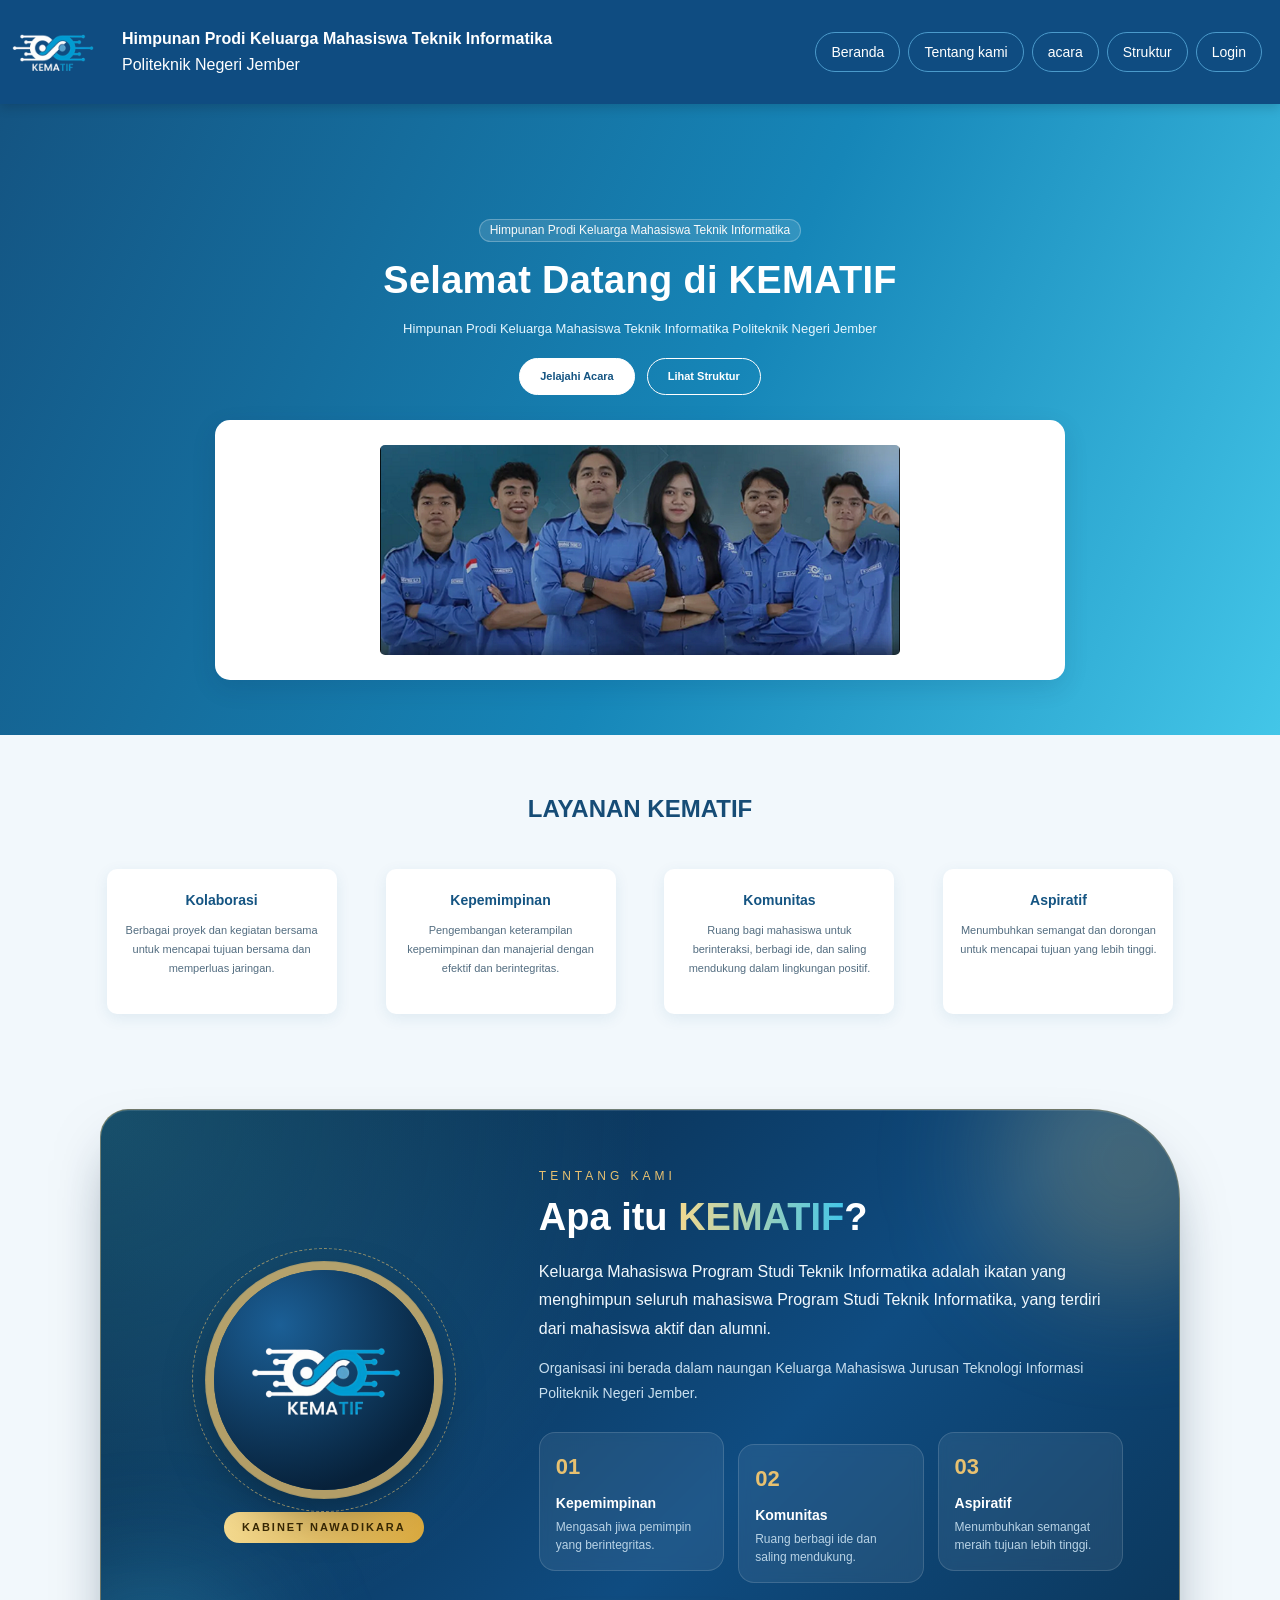
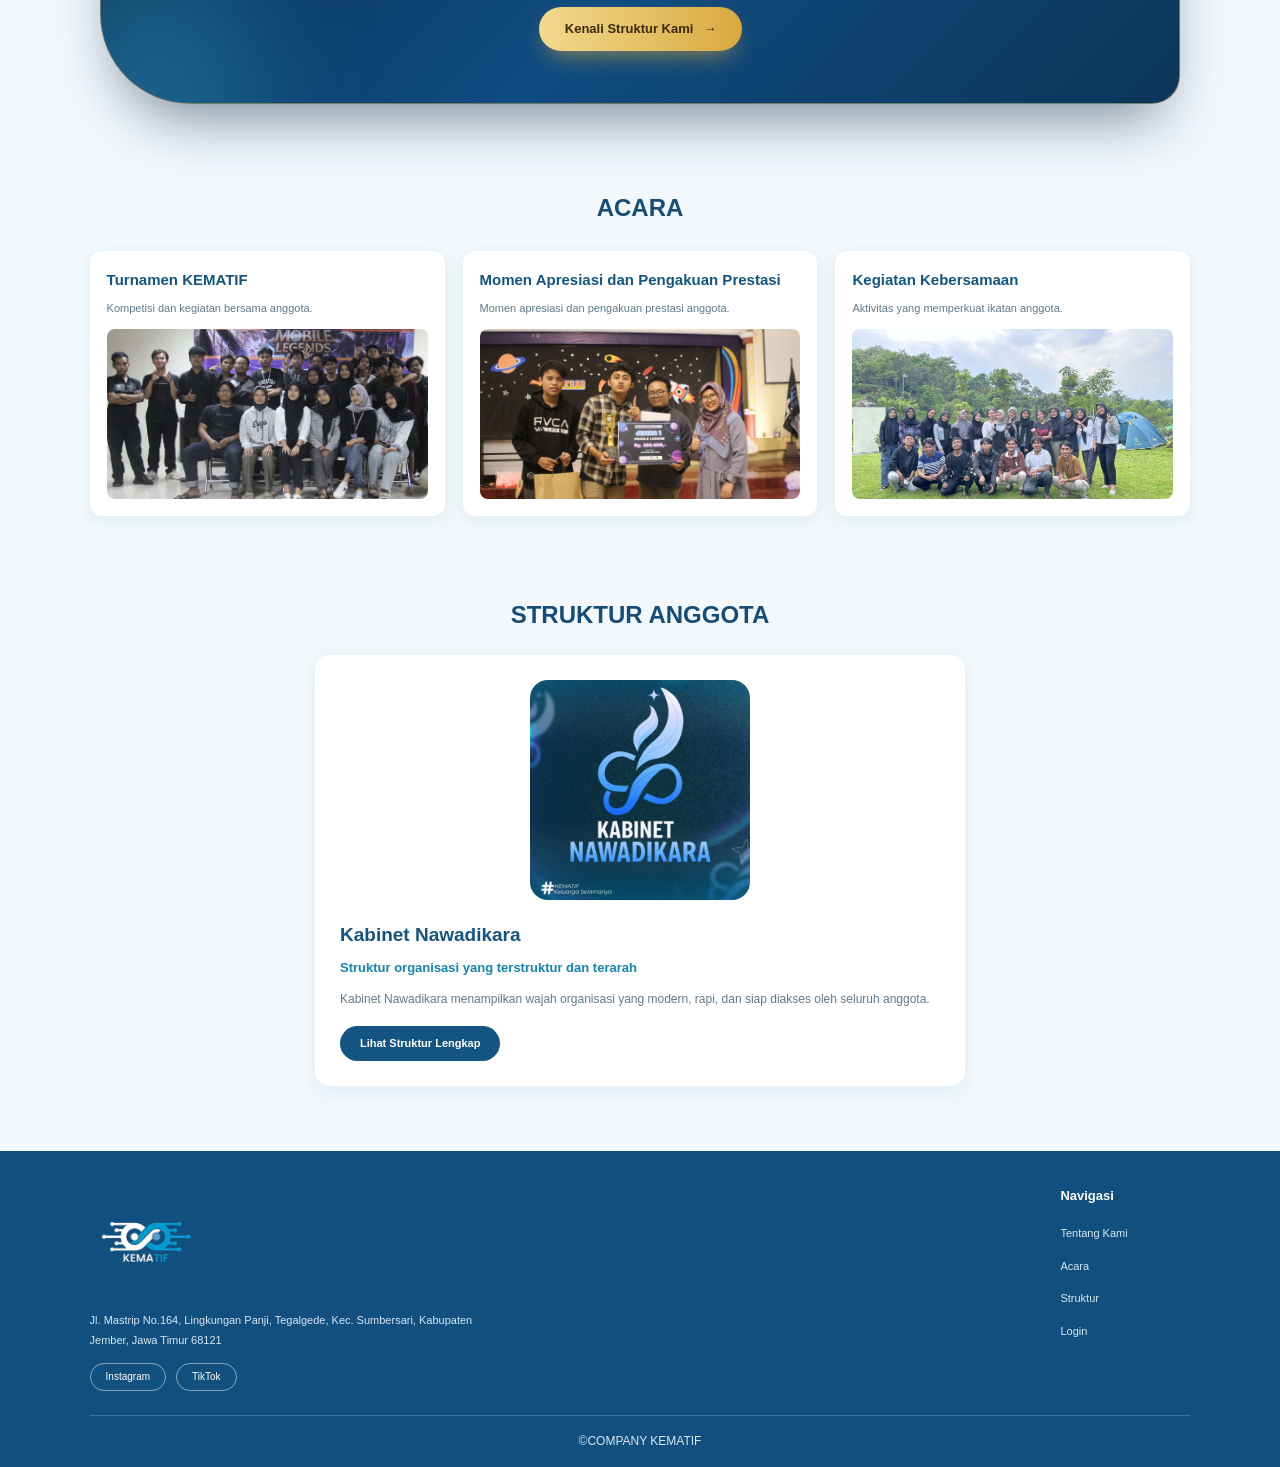
==== commit 96fccee8: "menambahkan copyright" ====
--- a/index.html
+++ b/index.html
@@ -14,7 +14,9 @@
         <p>Politeknik Negeri Jember</p>
       </div>
 
-       <button class="menu-toggle" id="menuToggle" aria-label="Buka menu">☰</button>
+      <button class="menu-toggle" id="menuToggle" aria-label="Buka menu">
+        ☰
+      </button>
 
       <nav id="navMenu">
         <ul>
@@ -83,49 +85,60 @@
       </section>
 
       <section id="tentang-kami">
-  <div class="tk-card">
-    <div class="tk-glow tk-glow-1"></div>
-    <div class="tk-glow tk-glow-2"></div>
-
-    <div class="tk-logo">
-      <div class="tk-ring">
-        <img src="assets/logo-kematif.png" alt="Logo KEMATIF" />
-      </div>
-      <span class="tk-badge">Kabinet Nawadikara</span>
-    </div>
-
-    <div class="tk-isi">
-      <span class="tk-eyebrow">Tentang Kami</span>
-      <h2>Apa itu <em>KEMATIF</em>?</h2>
-      <p class="tk-lead">
-        Keluarga Mahasiswa Program Studi Teknik Informatika adalah ikatan
-        yang menghimpun seluruh mahasiswa Program Studi Teknik
-        Informatika, yang terdiri dari mahasiswa aktif dan alumni.
-      </p>
-      <p>
-        Organisasi ini berada dalam naungan Keluarga Mahasiswa Jurusan
-        Teknologi Informasi Politeknik Negeri Jember.
-      </p>
-
-      <ul class="tk-poin">
-        <li>
-          <b>01</b>
-          <span><strong>Kepemimpinan</strong>Mengasah jiwa pemimpin yang berintegritas.</span>
-        </li>
-        <li>
-          <b>02</b>
-          <span><strong>Komunitas</strong>Ruang berbagi ide dan saling mendukung.</span>
-        </li>
-        <li>
-          <b>03</b>
-          <span><strong>Aspiratif</strong>Menumbuhkan semangat meraih tujuan lebih tinggi.</span>
-        </li>
-      </ul>
-
-      <a class="tk-tombol" href="struktur.html">Kenali Struktur Kami <span>→</span></a>
-    </div>
-  </div>
-</section>
+        <div class="tk-card">
+          <div class="tk-glow tk-glow-1"></div>
+          <div class="tk-glow tk-glow-2"></div>
+
+          <div class="tk-logo">
+            <div class="tk-ring">
+              <img src="assets/logo-kematif.png" alt="Logo KEMATIF" />
+            </div>
+            <span class="tk-badge">Kabinet Nawadikara</span>
+          </div>
+
+          <div class="tk-isi">
+            <span class="tk-eyebrow">Tentang Kami</span>
+            <h2>Apa itu <em>KEMATIF</em>?</h2>
+            <p class="tk-lead">
+              Keluarga Mahasiswa Program Studi Teknik Informatika adalah ikatan
+              yang menghimpun seluruh mahasiswa Program Studi Teknik
+              Informatika, yang terdiri dari mahasiswa aktif dan alumni.
+            </p>
+            <p>
+              Organisasi ini berada dalam naungan Keluarga Mahasiswa Jurusan
+              Teknologi Informasi Politeknik Negeri Jember.
+            </p>
+
+            <ul class="tk-poin">
+              <li>
+                <b>01</b>
+                <span
+                  ><strong>Kepemimpinan</strong>Mengasah jiwa pemimpin yang
+                  berintegritas.</span
+                >
+              </li>
+              <li>
+                <b>02</b>
+                <span
+                  ><strong>Komunitas</strong>Ruang berbagi ide dan saling
+                  mendukung.</span
+                >
+              </li>
+              <li>
+                <b>03</b>
+                <span
+                  ><strong>Aspiratif</strong>Menumbuhkan semangat meraih tujuan
+                  lebih tinggi.</span
+                >
+              </li>
+            </ul>
+
+            <a class="tk-tombol" href="struktur.html"
+              >Kenali Struktur Kami <span>→</span></a
+            >
+          </div>
+        </div>
+      </section>
 
       <section id="acara">
         <h2>ACARA</h2>
@@ -166,39 +179,39 @@
     </main>
 
     <footer>
-      <div>
-        <img
-          src="assets/logo-kematif.png"
-          alt="Logo KEMATIF"
-          width="100"
-        />
-
-        <p>
-          Jl. Mastrip No.164, Lingkungan Panji, Tegalgede, Kec. Sumbersari,
-          Kabupaten Jember, Jawa Timur 68121
-        </p>
-
-        <div>
-          <a href="https://www.instagram.com/kematif_polije/" target="_blank"
-            >Instagram</a
-          >
-          <a href="https://www.tiktok.com/@kematif_polije" target="_blank"
-            >TikTok</a
-          >
+      <div class="footer-atas">
+        <div>
+          <img src="assets/logo-kematif.png" alt="Logo KEMATIF" width="100" />
+
+          <p>
+            Jl. Mastrip No.164, Lingkungan Panji, Tegalgede, Kec. Sumbersari,
+            Kabupaten Jember, Jawa Timur 68121
+          </p>
+
+          <div>
+            <a href="https://www.instagram.com/kematif_polije/" target="_blank"
+              >Instagram</a
+            >
+            <a href="https://www.tiktok.com/@kematif_polije" target="_blank"
+              >TikTok</a
+            >
+          </div>
+        </div>
+
+        <div>
+          <h3>Navigasi</h3>
+          <ul>
+            <li><a href="#tentang-kami">Tentang Kami</a></li>
+            <li><a href="#acara">Acara</a></li>
+            <li><a href="struktur.html">Struktur</a></li>
+            <li><a href="login.html">Login</a></li>
+          </ul>
         </div>
       </div>
 
-      <div>
-        <h3>Navigasi</h3>
-        <ul>
-          <li><a href="#tentang-kami">Tentang Kami</a></li>
-          <li><a href="#acara">Acara</a></li>
-          <li><a href="struktur.html">Struktur</a></li>
-          <li><a href="login.html">Login</a></li>
-        </ul>
-      </div>
+      <p class="copyright">©COMPANY KEMATIF</p>
     </footer>
 
     <script src="js/index.js"></script>
   </body>
-</html>+</html>
--- a/css/index.css
+++ b/css/index.css
@@ -49,7 +49,7 @@
   padding: 2px;
 }
 
-.menu-toggle{
+.menu-toggle {
   display: none;
   margin-left: auto;
   background: none;
@@ -305,7 +305,8 @@
     linear-gradient(135deg, #07213a 0%, #0f4c81 60%, #0b3558 100%);
   border: 1px solid rgba(232, 193, 112, 0.45);
   border-radius: 28px 90px 28px 90px;
-  box-shadow: 0 30px 60px -20px rgba(7, 33, 58, 0.55),
+  box-shadow:
+    0 30px 60px -20px rgba(7, 33, 58, 0.55),
     inset 0 1px 0 rgba(255, 255, 255, 0.12);
 }
 
@@ -315,11 +316,26 @@
   filter: blur(60px);
   pointer-events: none;
 }
-.tk-glow-1 { width: 260px; height: 260px; right: -80px; top: -80px; background: rgba(232, 193, 112, 0.25); }
-.tk-glow-2 { width: 220px; height: 220px; left: -60px; bottom: -90px; background: rgba(67, 198, 232, 0.3); }
+.tk-glow-1 {
+  width: 260px;
+  height: 260px;
+  right: -80px;
+  top: -80px;
+  background: rgba(232, 193, 112, 0.25);
+}
+.tk-glow-2 {
+  width: 220px;
+  height: 220px;
+  left: -60px;
+  bottom: -90px;
+  background: rgba(67, 198, 232, 0.3);
+}
 
 .tk-logo,
-.tk-isi { position: relative; z-index: 1; }
+.tk-isi {
+  position: relative;
+  z-index: 1;
+}
 
 .tk-logo {
   display: flex;
@@ -335,7 +351,8 @@
   padding: 18px;
   border-radius: 50%;
   background: radial-gradient(circle at 30% 25%, #1b5f96, #07213a 75%);
-  box-shadow: 0 0 0 8px rgba(232, 193, 112, 0.18),
+  box-shadow:
+    0 0 0 8px rgba(232, 193, 112, 0.18),
     0 0 0 9px rgba(232, 193, 112, 0.7),
     0 20px 50px rgba(0, 0, 0, 0.4);
   animation: tk-float 6s ease-in-out infinite;
@@ -348,7 +365,11 @@
   border: 1px dashed rgba(232, 193, 112, 0.6);
   animation: tk-putar 28s linear infinite;
 }
-.tk-ring img { width: 100%; height: 100%; object-fit: contain; }
+.tk-ring img {
+  width: 100%;
+  height: 100%;
+  object-fit: contain;
+}
 
 .tk-badge {
   padding: 7px 18px;
@@ -390,7 +411,10 @@
   line-height: 1.8;
   color: #c9dfee;
 }
-.tk-isi .tk-lead { font-size: 16px; color: #f1f8fd; }
+.tk-isi .tk-lead {
+  font-size: 16px;
+  color: #f1f8fd;
+}
 
 .tk-poin {
   list-style: none;
@@ -408,17 +432,34 @@
   border: 1px solid rgba(255, 255, 255, 0.14);
   border-radius: 16px;
   backdrop-filter: blur(6px);
-  transition: transform 0.3s ease, border-color 0.3s ease, background 0.3s ease;
-}
-.tk-poin li:nth-child(2) { transform: translateY(12px); }
+  transition:
+    transform 0.3s ease,
+    border-color 0.3s ease,
+    background 0.3s ease;
+}
+.tk-poin li:nth-child(2) {
+  transform: translateY(12px);
+}
 .tk-poin li:hover {
   transform: translateY(-4px);
   border-color: rgba(232, 193, 112, 0.7);
   background: rgba(255, 255, 255, 0.12);
 }
-.tk-poin b { font-size: 22px; color: #e8c170; }
-.tk-poin span { font-size: 12px; line-height: 1.5; color: #b9d3e6; }
-.tk-poin strong { display: block; margin-bottom: 4px; font-size: 14px; color: #fff; }
+.tk-poin b {
+  font-size: 22px;
+  color: #e8c170;
+}
+.tk-poin span {
+  font-size: 12px;
+  line-height: 1.5;
+  color: #b9d3e6;
+}
+.tk-poin strong {
+  display: block;
+  margin-bottom: 4px;
+  font-size: 14px;
+  color: #fff;
+}
 
 .tk-tombol {
   display: inline-flex;
@@ -433,25 +474,62 @@
   border-radius: 999px;
   box-shadow: 0 10px 24px -8px rgba(217, 169, 63, 0.7);
 }
-.tk-tombol span { transition: transform 0.3s ease; }
-.tk-tombol:hover { transform: translateY(-3px); }
-.tk-tombol:hover span { transform: translateX(5px); }
-
-@keyframes tk-float { 50% { transform: translateY(-10px); } }
-@keyframes tk-putar { to { transform: rotate(360deg); } }
+.tk-tombol span {
+  transition: transform 0.3s ease;
+}
+.tk-tombol:hover {
+  transform: translateY(-3px);
+}
+.tk-tombol:hover span {
+  transform: translateX(5px);
+}
+
+@keyframes tk-float {
+  50% {
+    transform: translateY(-10px);
+  }
+}
+@keyframes tk-putar {
+  to {
+    transform: rotate(360deg);
+  }
+}
 
 @media screen and (max-width: 900px) {
-  .tk-card { grid-template-columns: 1fr; gap: 36px; padding: 40px 32px; text-align: center; border-radius: 24px 60px 24px 60px; }
-  .tk-ring { width: 180px; height: 180px; }
-  .tk-poin { text-align: left; }
+  .tk-card {
+    grid-template-columns: 1fr;
+    gap: 36px;
+    padding: 40px 32px;
+    text-align: center;
+    border-radius: 24px 60px 24px 60px;
+  }
+  .tk-ring {
+    width: 180px;
+    height: 180px;
+  }
+  .tk-poin {
+    text-align: left;
+  }
 }
 @media screen and (max-width: 600px) {
-  #tentang-kami { padding: 30px 18px 40px; }
-  .tk-card { padding: 32px 20px; }
-  .tk-isi h2 { font-size: 28px; }
-  .tk-isi .tk-lead { font-size: 14px; }
-  .tk-poin { grid-template-columns: 1fr; }
-  .tk-poin li:nth-child(2) { transform: none; }
+  #tentang-kami {
+    padding: 30px 18px 40px;
+  }
+  .tk-card {
+    padding: 32px 20px;
+  }
+  .tk-isi h2 {
+    font-size: 28px;
+  }
+  .tk-isi .tk-lead {
+    font-size: 14px;
+  }
+  .tk-poin {
+    grid-template-columns: 1fr;
+  }
+  .tk-poin li:nth-child(2) {
+    transform: none;
+  }
 }
 
 /* =========================================
@@ -597,65 +675,74 @@
 ========================================= */
 
 footer {
-  width: 100%;
-  min-height: 200px;
-
-  padding: 35px 7%;
-
-  background-color: #104f7e;
-  color: white;
-
-  display: flex;
-  justify-content: space-between;
-  align-items: flex-start;
-  gap: 40px;
-}
-
-footer > div:first-child {
-  width: 65%;
-}
-
-footer > div:first-child img {
-  width: 110px;
-  height: auto;
-  object-fit: contain;
-  margin-bottom: 15px;
-}
-
-footer > div:first-child p {
-  max-width: 420px;
-  font-size: 11px;
-  line-height: 1.8;
-  color: #d7e8f5;
-  margin-bottom: 12px;
-}
-
-footer > div:first-child > div {
-  display: flex;
-  gap: 10px;
-}
-
-footer > div:first-child > div a {
-  padding: 5px 15px;
-  border: 1px solid rgba(255, 255, 255, 0.5);
-  border-radius: 20px;
-  font-size: 10px;
-}
-
-footer > div:first-child > div a:hover {
+    padding: 35px 7% 0;
+    width: 100%;
+    background-color: #104f7e;
+    color: white;
+}
+
+.footer-atas{
+    display: flex;
+    justify-content: space-between;
+    align-items: flex-start;
+    gap: 40px;
+    min-height: 160px;
+}
+
+.footer-atas > div:first-child{
+    width: 65%;
+}
+
+.footer-atas > div:first-child img{
+    width: 110px;
+    height: auto;
+    object-fit: contain;
+    margin-bottom: 15px;
+}
+
+.footer-atas > div:first-child p{
+    max-width: 420px;
+    font-size: 11px;
+    line-height: 1.8;
+    color: #d7e8f5;
+    margin-bottom: 12px;
+}
+
+.footer-atas > div:first-child > div{
+    display: flex;
+    gap: 10px;
+}
+
+.footer-atas > div:first-child > div a{
+    padding: 5px 15px;
+    border:  1px solid rgba(255, 255, 255, 0.5);
+    border-radius: 20px; 
+    font-size: 10px;
+}
+
+.footer-atas > div:first-child > div a:hover {
   background-color: white;
   color: #104f7e;
   padding: 5px 25px;
   transform: translate(-5px);
 }
 
-footer > div:last-child {
+.footer-atas > div:last-child {
   min-width: 130px;
 }
 
-footer > div:last-child h3 {
+.footer-atas > div:last-child h3 {
   font-size: 13px;
   margin-bottom: 12px;
+}
+
+.copyright{
+    text-align: center;
+    font-size: 12px;
+    color: #d7e8f5;
+    margin-top: 24px;
+    padding: 16px 0;
+    border-top: 1px solid rgba(255, 255, 255, 0.2);
 }
 
 footer ul {
@@ -681,15 +768,15 @@
 ========================================= */
 
 @media screen and (max-width: 900px) {
-  header{
+  header {
     padding: 10px 3%;
   }
 
-  nav ul li a{
+  nav ul li a {
     padding: 7px 10px;
     font-size: 12px;
   }
-  
+
   main > section:nth-child(2) {
     grid-template-columns: repeat(2, minmax(0, 1fr));
   }
@@ -705,42 +792,44 @@
   }
 }
 
-@media screen and (max-width: 768px){
-  header{
+@media screen and (max-width: 768px) {
+  header {
     gap: 10px;
     padding: 10px 4%;
   }
 
-  header img{
+  header img {
     width: 55px;
     flex-shrink: 0;
   }
 
-  .judul{
+  .judul {
     flex: 1;
     min-width: 0;
   }
 
-  .judul h4{
+  .judul h4 {
     font-size: 13px;
     line-height: 1.3;
   }
 
-  .judul p{
+  .judul p {
     font-size: 11px;
   }
 
-  .menu-toggle{
+  .menu-toggle {
     display: block;
     flex-shrink: 0;
     margin-left: auto;
-    transition: background-color 0.3s, trasnform 0.3s;
-  }
-
-  .menu-toggle:active{
+    transition:
+      background-color 0.3s,
+      transform 0.3s;
+  }
+
+  .menu-toggle:active {
     transform: scale(0.92);
   }
-  nav{
+  nav {
     position: absolute;
     top: calc(100% + 8px);
     right: 4%;
@@ -748,7 +837,7 @@
     margin-left: 0;
     padding: 10px;
 
-    background-color:rgba(15, 76, 129, 0.97);
+    background-color: rgba(15, 76, 129, 0.97);
     border: 1px solid rgba(255, 255, 255, 0.18);
     border-radius: 16px;
     box-shadow: 0 14px 30px rgba(0, 0, 0, 0.25);
@@ -759,70 +848,82 @@
     pointer-events: none;
     transform: translateY(-12px) scale(0.97);
     transform-origin: top right;
-    transition: 
+    transition:
       opacity 0.3s ease,
-      trasform 0.3s ease,
+      transform 0.3s ease,
       visibility 0.3s;
   }
 
-  nav.active{
+  nav.active {
     opacity: 1;
     visibility: visible;
     pointer-events: auto;
     transform: translateY(0) scale(1);
   }
 
-  nav ul{
+  nav ul {
     flex-direction: column;
     align-items: stretch;
     gap: 6px;
   }
 
-  nav ul li{
-   opacity: 0;
-   transform: translateY(-8px);
-   transition: opacity 0.3s ease, transform 0.3s ease;
-  }
-
-  nav.active ul li{
+  nav ul li {
+    opacity: 0;
+    transform: translateY(-8px);
+    transition:
+      opacity 0.3s ease,
+      transform 0.3s ease;
+  }
+
+  nav.active ul li {
     opacity: 1;
     transform: translateY(0);
   }
 
-  nav.active ul li:nth-child(1) { transition-delay: 0.05s; }
-  nav.active ul li:nth-child(2) { transition-delay: 0.10s; }
-  nav.active ul li:nth-child(3) { transition-delay: 0.15s; }
-  nav.active ul li:nth-child(4) { transition-delay: 0.20s; }
-  nav.active ul li:nth-child(5) { transition-delay: 0.25s; }
-
-  nav ul li a{
+  nav.active ul li:nth-child(1) {
+    transition-delay: 0.05s;
+  }
+  nav.active ul li:nth-child(2) {
+    transition-delay: 0.1s;
+  }
+  nav.active ul li:nth-child(3) {
+    transition-delay: 0.15s;
+  }
+  nav.active ul li:nth-child(4) {
+    transition-delay: 0.2s;
+  }
+  nav.active ul li:nth-child(5) {
+    transition-delay: 0.25s;
+  }
+
+  nav ul li a {
     text-align: left;
     padding: 10px 16px;
     border: none;
     border-radius: 10px;
     background-color: rgba(255, 255, 255, 0.08);
   }
-  nav ul li a:hover{
+  nav ul li a:hover {
     background-color: white;
     color: #154f80;
     padding-left: 22px;
   }
 }
 
-@media screen and (max-width: 480px){
-  header img{
+@media screen and (max-width: 480px) {
+  header img {
     width: 48px;
   }
 
-  .judul h4{
+  .judul h4 {
     font-size: 12px;
   }
 
-  .judul p{
+  .judul p {
     font-size: 10px;
   }
 
-  nav{
+  nav {
     left: 4%;
     right: 4%;
     width: auto;
@@ -833,7 +934,6 @@
 ========================================= */
 
 @media screen and (max-width: 600px) {
-
   main > section:first-child {
     min-height: 0;
     padding: 40px 18px 40px;
@@ -890,7 +990,6 @@
     font-size: 10px;
   }
 
-
   main > section:nth-child(4) {
     padding: 35px 18px;
     grid-template-columns: 1fr;
@@ -925,15 +1024,15 @@
 
   footer {
     padding: 30px 22px;
+  }
+
+  .footer-atas{
     flex-direction: column;
     gap: 25px;
   }
 
-  footer > div:first-child {
-    width: 100%;
-  }
-
-  footer > div:last-child {
+  .footer-atas > div:first-child,
+  .footer-atas > div:last-child{
     width: 100%;
   }
 }
@@ -943,7 +1042,6 @@
 ========================================= */
 
 @media screen and (max-width: 380px) {
-
   main > section:first-child h1 {
     font-size: 22px;
   }
@@ -972,4 +1070,4 @@
     transition-duration: 0.01ms !important;
     animation-duration: 0.01ms !important;
   }
-}+}
